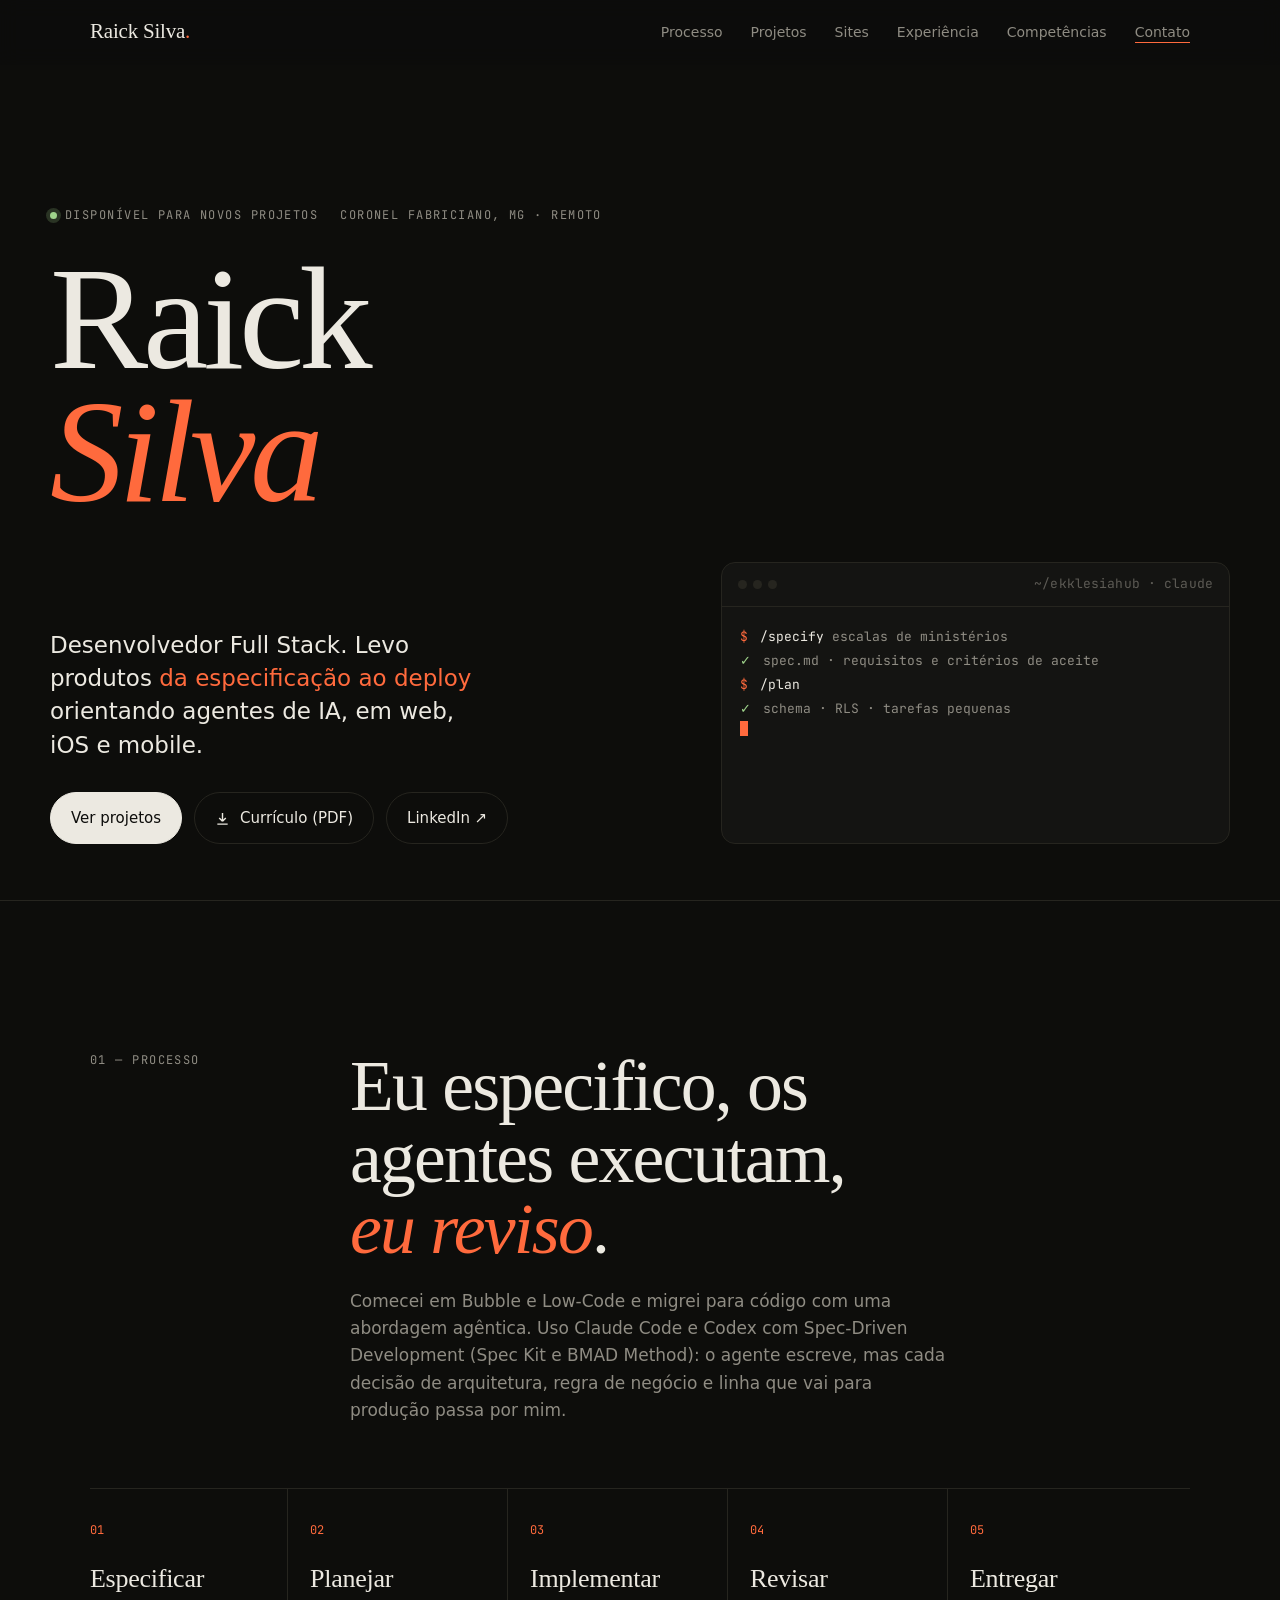
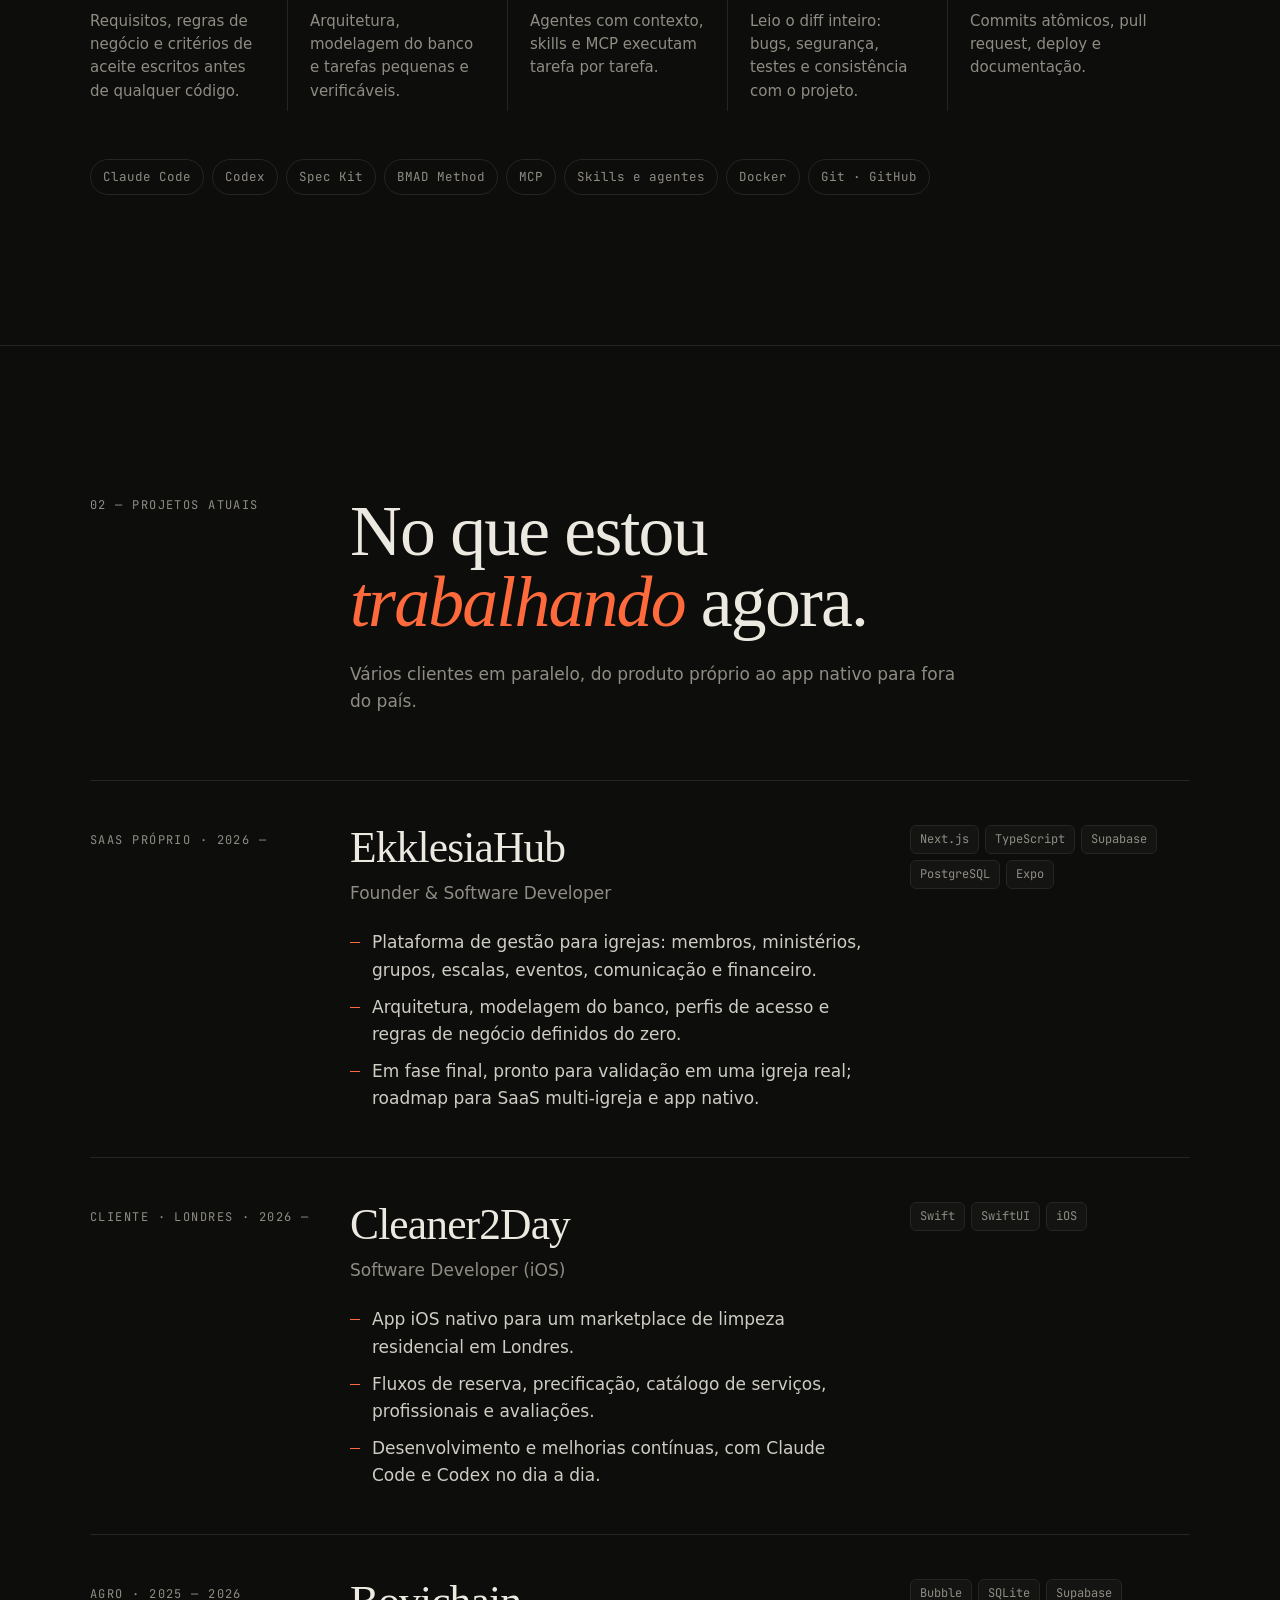
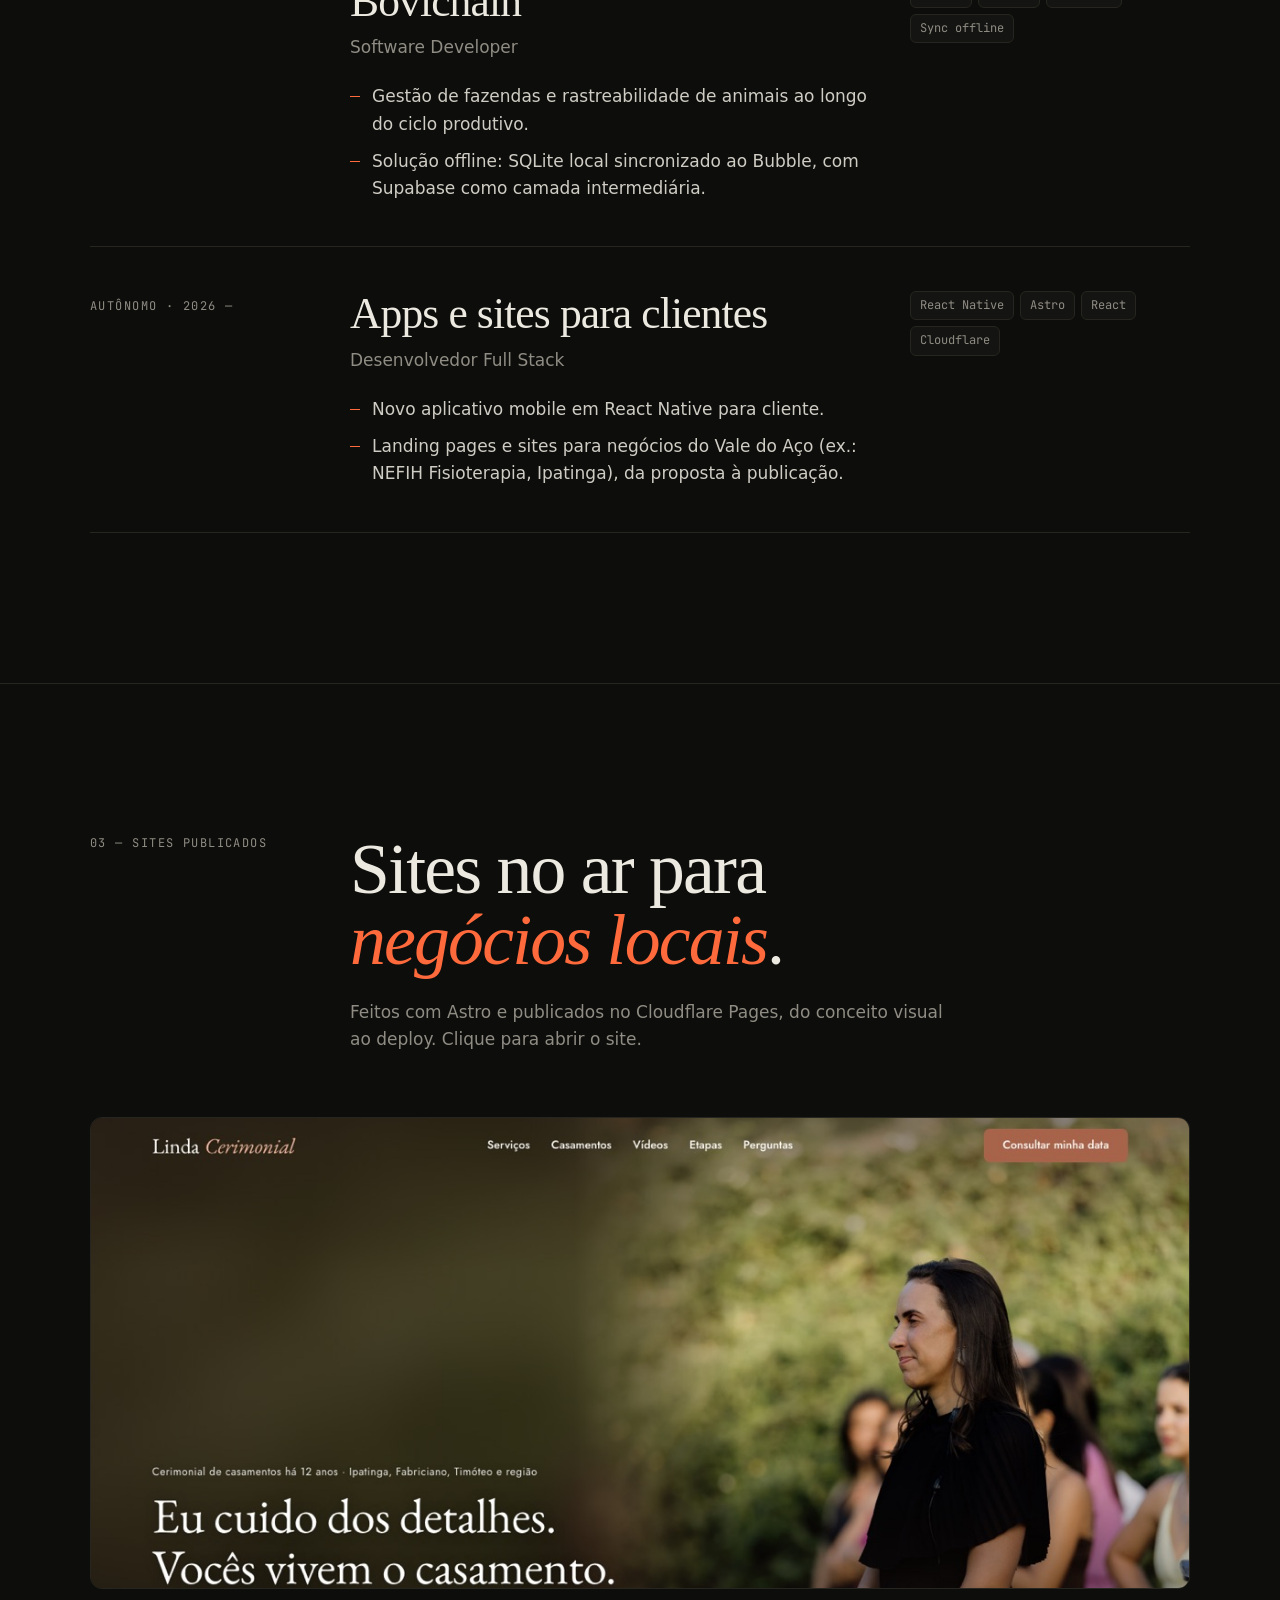
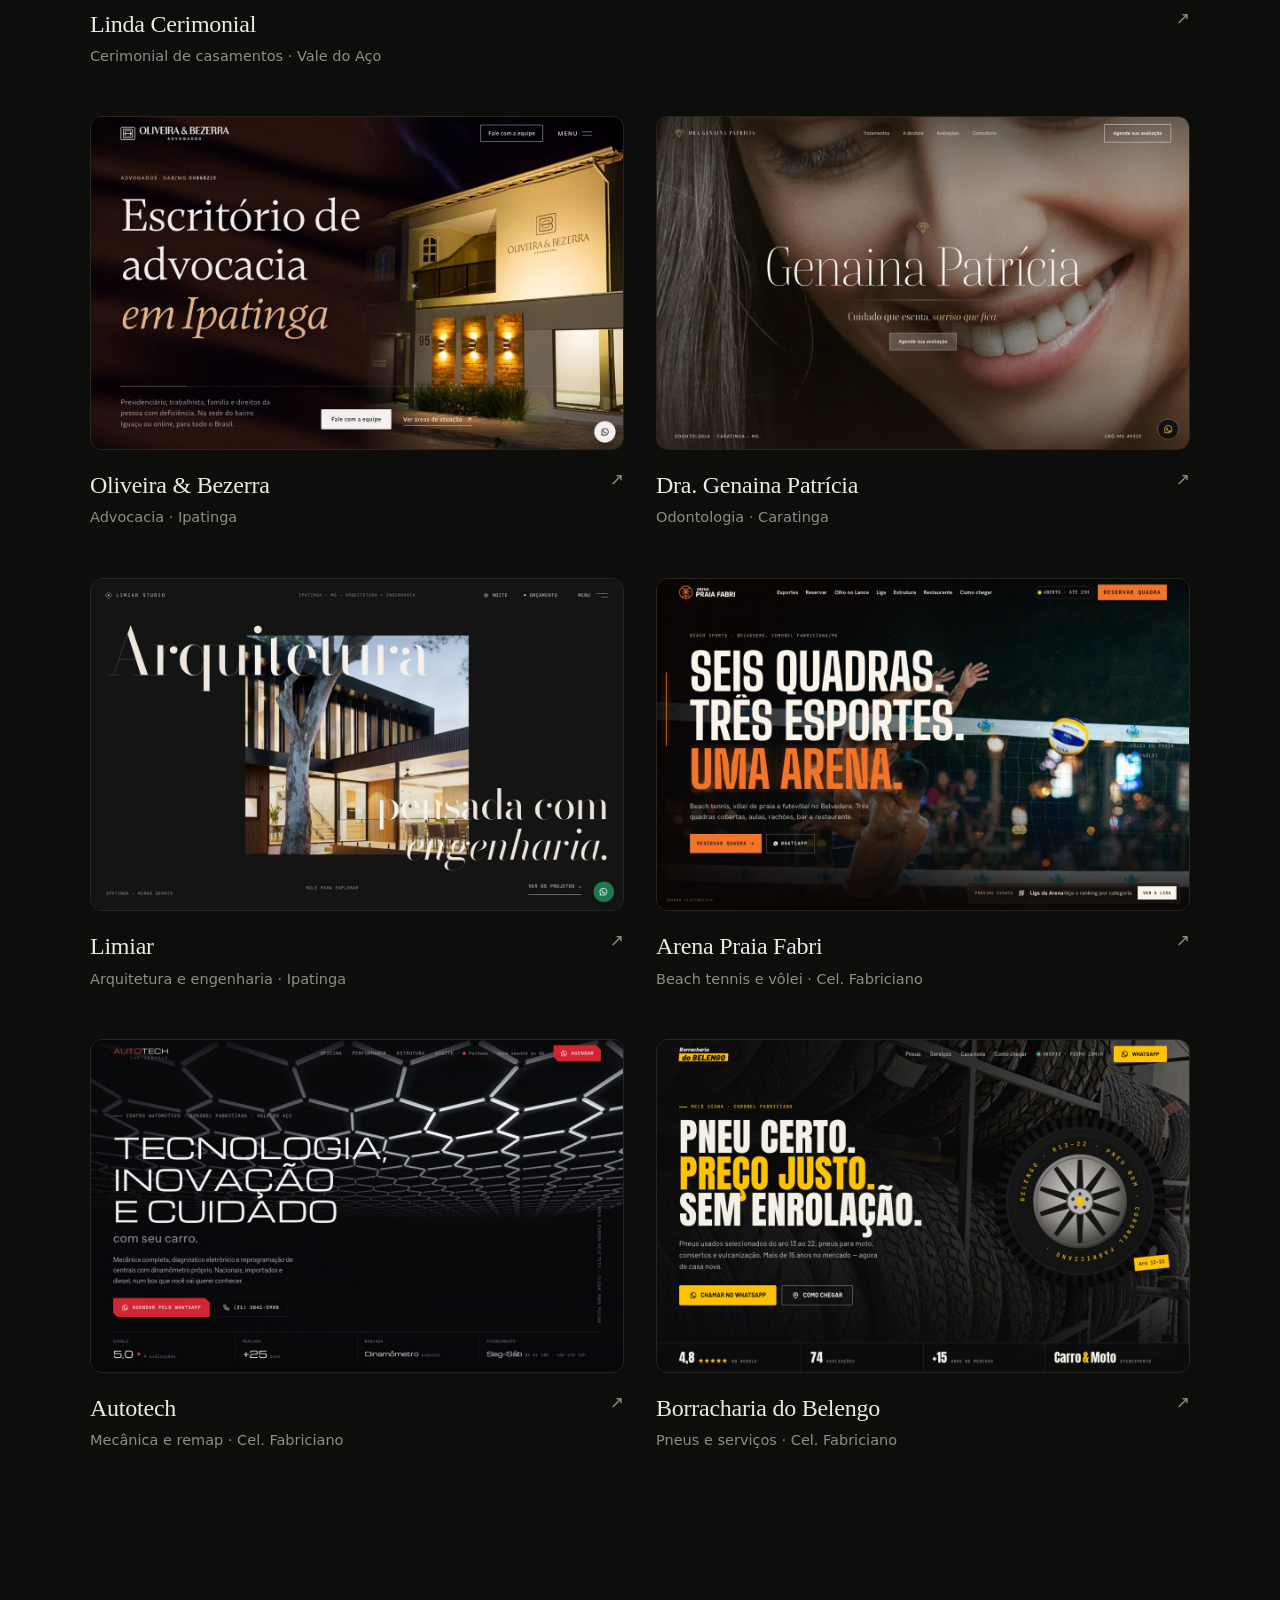
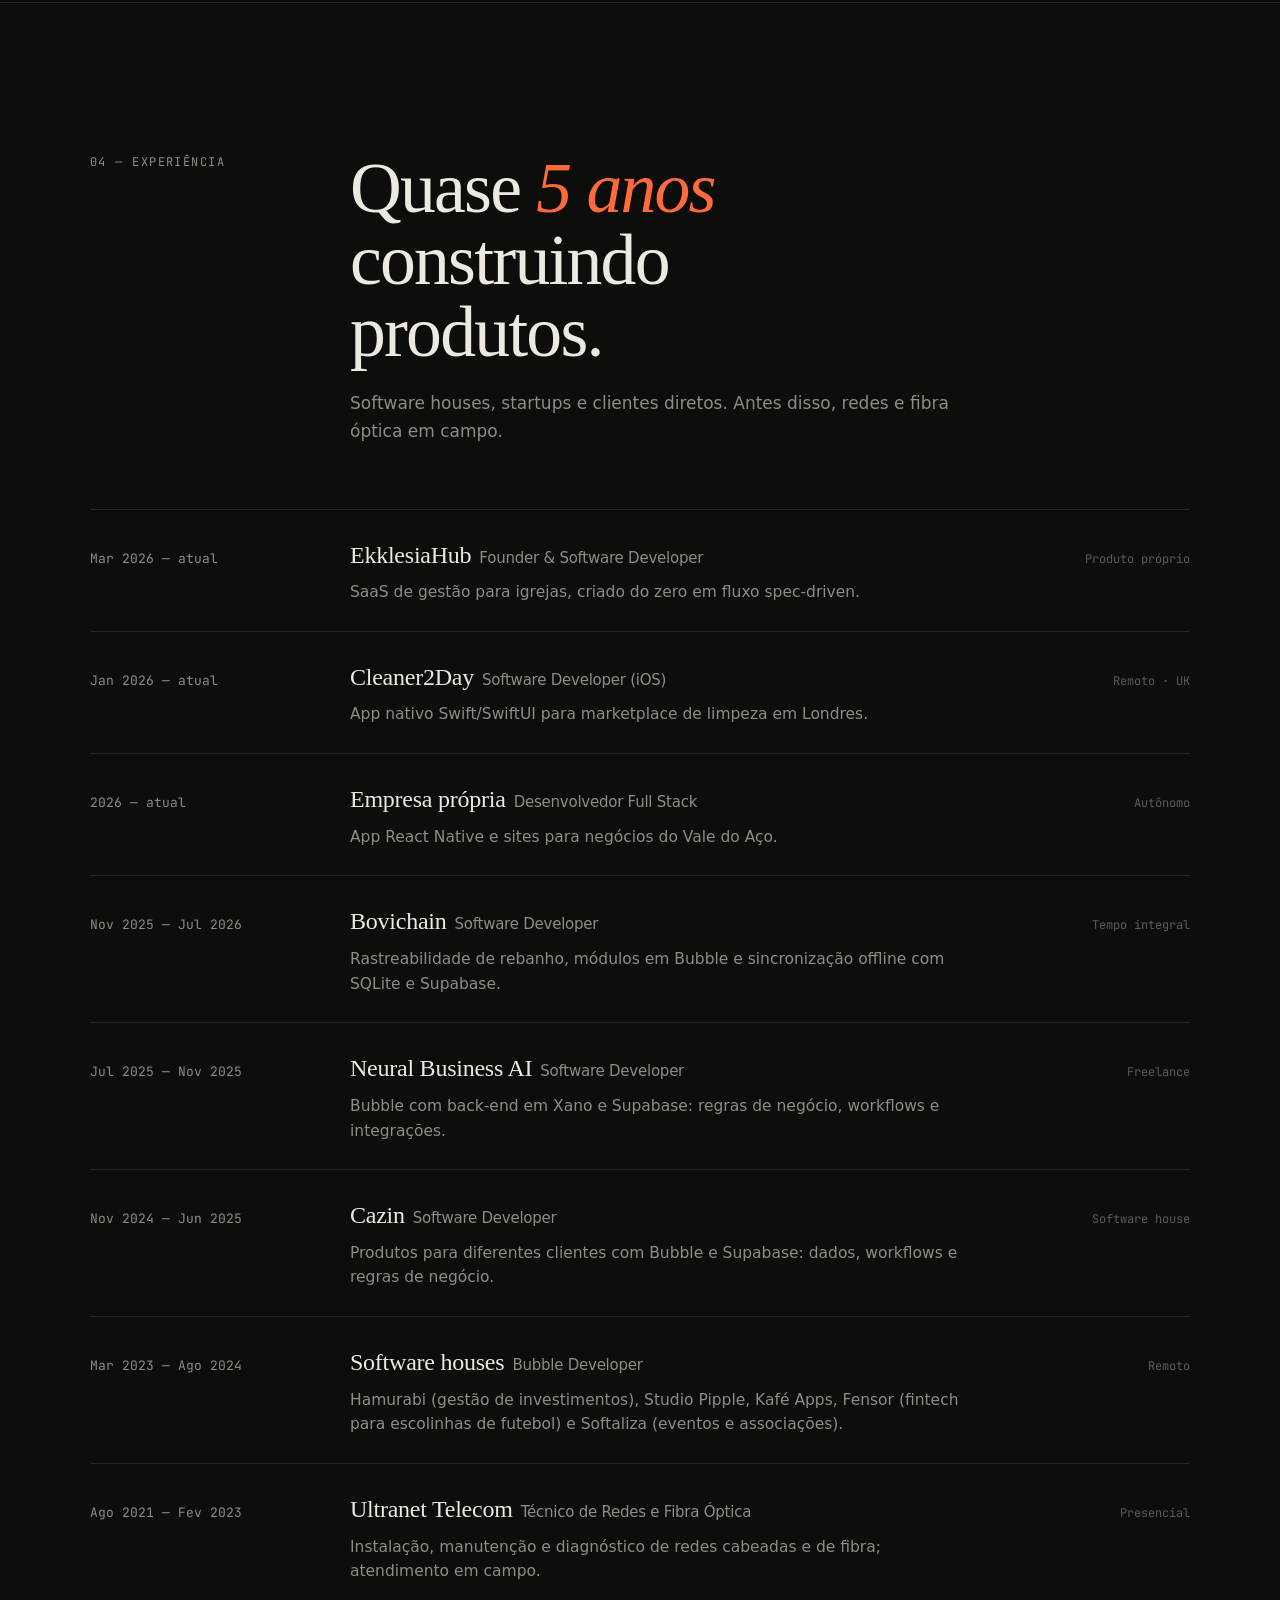
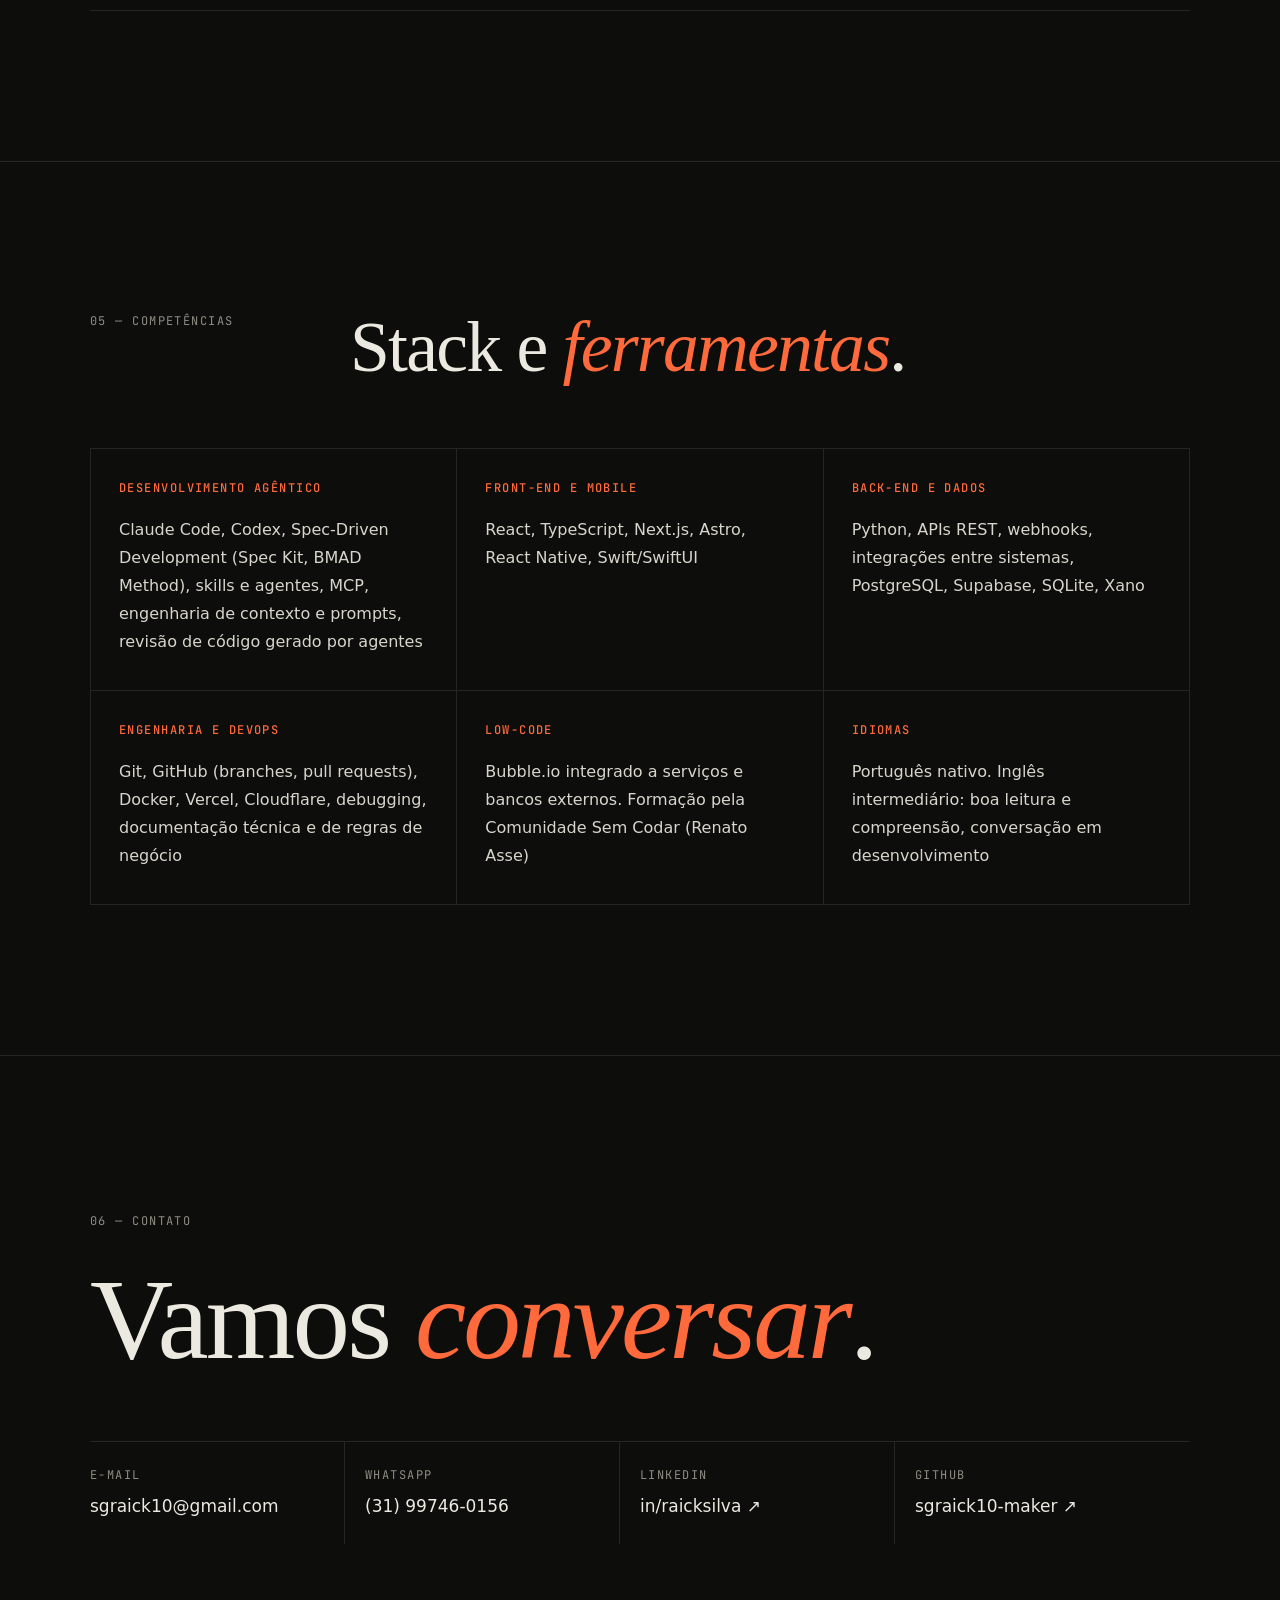
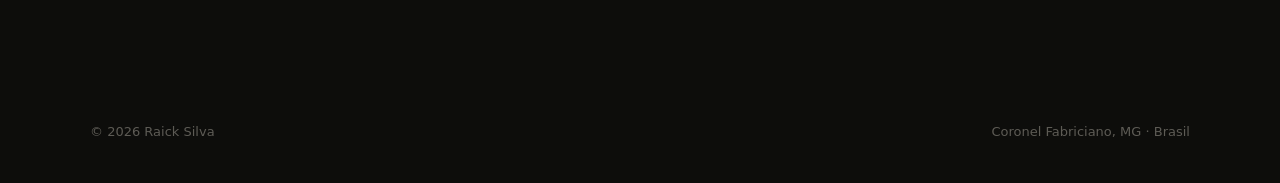
==== public/v1/index.html @ 8f4aaf6f "Portfólio v2: estrutura do inacionakiti.com + galeria curva 3D do pivenilya.com Partículas em Three." ====
<!doctype html>
<html lang="pt-BR">
<head>
<meta charset="utf-8">
<meta name="viewport" content="width=device-width, initial-scale=1">
<title>Raick Silva — Desenvolvedor Full Stack</title>
<meta name="description" content="Desenvolvedor Full Stack com quase 5 anos de experiência. Desenvolvimento agêntico com Claude Code e Codex, TypeScript/React, React Native, Swift/SwiftUI, Python, PostgreSQL e Supabase.">
<meta property="og:title" content="Raick Silva — Desenvolvedor Full Stack">
<meta property="og:description" content="Da especificação ao deploy, com agentes de IA. Web, iOS e mobile.">
<meta property="og:type" content="website">
<link rel="preconnect" href="https://api.fontshare.com" crossorigin>
<link rel="stylesheet" href="https://api.fontshare.com/v2/css?f[]=erode@300,400,500,401&display=swap">
<link rel="stylesheet" href="https://api.fontshare.com/v2/css?f[]=switzer@400,500,600&display=swap">
<link rel="preconnect" href="https://fonts.googleapis.com">
<link rel="preconnect" href="https://fonts.gstatic.com" crossorigin>
<link rel="stylesheet" href="https://fonts.googleapis.com/css2?family=JetBrains+Mono:wght@400;500&display=swap">
<style>
:root{
  --bg:#0d0d0b; --bg2:#141412; --line:#26251f; --text:#ece9e1; --muted:#8f8c83; --dim:#5d5b55;
  --accent:#ff6a3d; --ok:#9fd38b;
  --serif:"Erode",Georgia,serif; --sans:"Switzer",system-ui,sans-serif; --mono:"JetBrains Mono",ui-monospace,monospace;
  --wrap:1180px; --gut:clamp(16px,4vw,40px);
}
*{box-sizing:border-box;margin:0;padding:0}
html{scroll-behavior:smooth;-webkit-text-size-adjust:100%}
body{background:var(--bg);color:var(--text);font:400 17px/1.6 var(--sans);overflow-x:hidden;-webkit-font-smoothing:antialiased}
a{color:inherit;text-decoration:none}
::selection{background:var(--accent);color:#111}
.wrap{max-width:var(--wrap);margin:0 auto;padding:0 var(--gut)}
.mono{font-family:var(--mono);font-size:13px;letter-spacing:.01em}
.label{font-family:var(--mono);font-size:12px;text-transform:uppercase;letter-spacing:.12em;color:var(--muted)}

/* nav */
header.nav{position:fixed;inset:0 0 auto 0;z-index:20;background:color-mix(in srgb,var(--bg) 82%,transparent);backdrop-filter:blur(10px);-webkit-backdrop-filter:blur(10px);border-bottom:1px solid transparent;transition:border-color .3s}
header.nav.scrolled{border-color:var(--line)}
.nav .wrap{display:flex;align-items:center;justify-content:space-between;height:64px}
.brand{font-family:var(--serif);font-size:21px;letter-spacing:-.01em}
.brand span{color:var(--accent)}
.nav ul{display:flex;gap:28px;list-style:none}
.nav ul a{font-size:14px;color:var(--muted);transition:color .2s}
.nav ul a:hover{color:var(--text)}
.nav .cta{font-size:14px;border-bottom:1px solid var(--accent);padding-bottom:2px}
.menu-btn{display:none;background:none;border:0;color:var(--text);font:500 14px var(--sans);cursor:pointer}

/* hero */
.hero{min-height:100svh;display:flex;flex-direction:column;justify-content:flex-end;padding:120px 0 56px}
.hero .meta{display:flex;flex-wrap:wrap;gap:8px 22px;margin-bottom:28px}
.status{display:inline-flex;align-items:center;gap:8px}
.status i{width:7px;height:7px;border-radius:50%;background:var(--ok);box-shadow:0 0 0 4px color-mix(in srgb,var(--ok) 20%,transparent)}
h1{font-family:var(--serif);font-weight:300;font-size:clamp(56px,11.5vw,168px);line-height:.9;letter-spacing:-.035em}
h1 em{font-style:italic;font-weight:400;color:var(--accent)}
.hero-grid{display:grid;grid-template-columns:1.1fr .9fr;gap:48px;margin-top:44px;align-items:end}
.lede{font-size:clamp(19px,2vw,23px);line-height:1.45;max-width:30ch;color:var(--text)}
.lede b{font-weight:500;color:var(--accent)}
.actions{display:flex;flex-wrap:wrap;gap:12px;margin-top:30px}
.btn{display:inline-flex;align-items:center;gap:10px;padding:13px 20px;border:1px solid var(--line);border-radius:999px;font-size:15px;transition:border-color .2s,background .2s,color .2s}
.btn:hover{border-color:var(--text)}
.btn.primary{background:var(--text);color:var(--bg);border-color:var(--text)}
.btn.primary:hover{background:var(--accent);border-color:var(--accent);color:#111}
.btn svg{width:15px;height:15px}

/* terminal — signature */
.term{border:1px solid var(--line);border-radius:14px;background:var(--bg2);overflow:hidden}
.term-top{display:flex;align-items:center;justify-content:space-between;padding:11px 16px;border-bottom:1px solid var(--line)}
.dots{display:flex;gap:6px}.dots i{width:9px;height:9px;border-radius:50%;background:var(--line)}
.term-body{padding:18px 18px 20px;font-family:var(--mono);font-size:13px;line-height:1.85;min-height:236px;color:var(--muted)}
.term-body .ln{display:flex;gap:12px;white-space:nowrap;overflow:hidden;text-overflow:ellipsis}
.term-body .k{color:var(--text)}
.term-body .a{color:var(--accent)}
.term-body .g{color:var(--ok)}
.caret{display:inline-block;width:8px;height:15px;background:var(--accent);vertical-align:-2px;animation:blink 1s steps(1) infinite}
@keyframes blink{50%{opacity:0}}

/* sections */
section{padding:clamp(88px,12vw,150px) 0;border-top:1px solid var(--line)}
.sec-head{display:grid;grid-template-columns:220px 1fr;gap:40px;margin-bottom:64px}
h2{font-family:var(--serif);font-weight:300;font-size:clamp(38px,5.6vw,72px);line-height:1;letter-spacing:-.025em;max-width:16ch}
h2 em{font-style:italic;color:var(--accent)}
.sec-head p{color:var(--muted);max-width:56ch;margin-top:22px}

/* process */
.steps{display:grid;grid-template-columns:repeat(5,1fr);border-top:1px solid var(--line)}
.step{padding:26px 22px 8px 0;border-right:1px solid var(--line);margin-right:22px}
.step:last-child{border-right:0;margin-right:0}
.step .n{font-family:var(--mono);font-size:12px;color:var(--accent)}
.step h3{font-family:var(--serif);font-weight:400;font-size:26px;letter-spacing:-.01em;margin:16px 0 10px}
.step p{font-size:15px;color:var(--muted);line-height:1.55}
.tools{display:flex;flex-wrap:wrap;gap:8px;margin-top:48px}
.chip{font-family:var(--mono);font-size:12.5px;padding:7px 12px;border:1px solid var(--line);border-radius:999px;color:var(--muted)}

/* work */
.work{display:grid;gap:0}
.proj{display:grid;grid-template-columns:220px 1fr 280px;gap:40px;padding:44px 0;border-top:1px solid var(--line)}
.proj:last-child{border-bottom:1px solid var(--line)}
.proj h3{font-family:var(--serif);font-weight:400;font-size:clamp(30px,3.4vw,44px);line-height:1.05;letter-spacing:-.02em}
.proj .role{color:var(--muted);margin-top:10px}
.proj ul{list-style:none;display:grid;gap:10px}
.proj li{padding-left:22px;position:relative;color:#cfccc4}
.proj li::before{content:"";position:absolute;left:0;top:.75em;width:10px;height:1px;background:var(--accent)}
.proj .stack{display:flex;flex-wrap:wrap;gap:6px;align-content:start}
.tag{font-family:var(--mono);font-size:12px;color:var(--muted);padding:4px 9px;background:var(--bg2);border:1px solid var(--line);border-radius:6px}


/* sites */
.sites{display:grid;grid-template-columns:repeat(2,1fr);gap:48px 32px}
.site{display:block}
.site:first-child{grid-column:1/-1}
.site:first-child .shot{aspect-ratio:21/9}
.shot{aspect-ratio:16/10;overflow:hidden;border:1px solid var(--line);border-radius:12px;background:var(--bg2)}
.shot img{width:100%;height:100%;object-fit:cover;object-position:top;display:block;transition:transform .6s cubic-bezier(.2,.7,.2,1)}
.site:hover .shot img{transform:scale(1.025)}
.site-meta{display:flex;justify-content:space-between;align-items:start;gap:16px;margin-top:16px}
.site h3{font-family:var(--serif);font-weight:400;font-size:24px;letter-spacing:-.01em}
.site p{color:var(--muted);font-size:14.5px;margin-top:2px}
.site .arrow{color:var(--muted);transition:color .2s}
.site:hover .arrow{color:var(--accent)}
@media (max-width:720px){.sites{grid-template-columns:1fr;gap:40px}.site:first-child .shot{aspect-ratio:16/10}}

/* timeline */
.tl{display:grid}
.row{display:grid;grid-template-columns:220px 1fr auto;gap:40px;padding:26px 0;border-top:1px solid var(--line);align-items:baseline}
.row:last-child{border-bottom:1px solid var(--line)}
.row .when{font-family:var(--mono);font-size:13px;color:var(--muted)}
.row h4{font-family:var(--serif);font-weight:400;font-size:24px;letter-spacing:-.01em}
.row h4 span{color:var(--muted);font-family:var(--sans);font-size:15px;font-weight:400;margin-left:8px}
.row p{color:var(--muted);font-size:15.5px;margin-top:6px;max-width:62ch}
.row .kind{font-family:var(--mono);font-size:12px;color:var(--dim);white-space:nowrap}

/* skills */
.skills{display:grid;grid-template-columns:repeat(3,1fr);gap:1px;background:var(--line);border:1px solid var(--line)}
.sk{background:var(--bg);padding:30px 28px 34px}
.sk h3{font-family:var(--mono);font-size:12px;letter-spacing:.12em;text-transform:uppercase;color:var(--accent);font-weight:500;margin-bottom:18px}
.sk p{font-size:16px;line-height:1.75;color:#d8d5cd}

/* contact */
.contact h2{font-size:clamp(48px,9vw,128px);max-width:none}
.contact .links{display:grid;grid-template-columns:repeat(4,1fr);margin-top:64px;border-top:1px solid var(--line)}
.contact .links a{padding:24px 20px 24px 0;border-right:1px solid var(--line);margin-right:20px;display:block;transition:color .2s}
.contact .links a:last-child{border-right:0}
.contact .links a:hover{color:var(--accent)}
.contact .links .label{display:block;margin-bottom:8px}
.contact .links b{font-weight:500;font-size:17px;word-break:break-word}
footer{padding:28px 0 40px;color:var(--dim);font-size:13px}
footer .wrap{display:flex;justify-content:space-between;gap:16px;flex-wrap:wrap}

/* entrance (hero only) */
.in{opacity:0;transform:translateY(14px);animation:in .9s cubic-bezier(.2,.7,.2,1) forwards}
.d1{animation-delay:.08s}.d2{animation-delay:.2s}.d3{animation-delay:.34s}.d4{animation-delay:.5s}
@keyframes in{to{opacity:1;transform:none}}
@media (prefers-reduced-motion:reduce){.in{animation:none;opacity:1;transform:none}.caret{animation:none}html{scroll-behavior:auto}}

/* responsive */
@media (max-width:980px){
  .hero-grid{grid-template-columns:1fr}
  .sec-head{grid-template-columns:1fr;gap:16px}
  .steps{grid-template-columns:1fr 1fr}
  .step{border-right:0;margin-right:0;border-bottom:1px solid var(--line);padding:24px 18px 24px 0}
  .proj{grid-template-columns:1fr;gap:20px}
  .row{grid-template-columns:1fr;gap:6px}
  .skills{grid-template-columns:1fr 1fr}
  .contact .links{grid-template-columns:1fr 1fr}
  .contact .links a{border-right:0;border-bottom:1px solid var(--line);margin-right:0}
}
@media (max-width:720px){
  body{font-size:16px}
  .nav ul{display:none;position:absolute;top:64px;left:0;right:0;flex-direction:column;gap:0;background:var(--bg);border-bottom:1px solid var(--line);padding:8px var(--gut) 16px}
  .nav ul.open{display:flex}
  .nav ul a{display:block;padding:12px 0;font-size:16px}
  .menu-btn{display:block}
  .steps,.skills,.contact .links{grid-template-columns:1fr}
  .term-body{font-size:12px;min-height:220px}
  .hero{padding-top:104px}
}
</style>
</head>
<body>

<header class="nav" id="nav">
  <div class="wrap">
    <a href="#top" class="brand">Raick Silva<span>.</span></a>
    <button class="menu-btn" id="menuBtn" aria-expanded="false" aria-controls="menu">Menu</button>
    <ul id="menu">
      <li><a href="#processo">Processo</a></li>
      <li><a href="#projetos">Projetos</a></li>
      <li><a href="#sites">Sites</a></li>
      <li><a href="#experiencia">Experiência</a></li>
      <li><a href="#competencias">Competências</a></li>
      <li><a href="#contato" class="cta">Contato</a></li>
    </ul>
  </div>
</header>

<main id="top">
  <div class="hero wrap">
    <div class="meta in d1">
      <span class="label status"><i></i>Disponível para novos projetos</span>
      <span class="label">Coronel Fabriciano, MG · Remoto</span>
    </div>
    <h1 class="in d2">Raick<br><em>Silva</em></h1>
    <div class="hero-grid">
      <div class="in d3">
        <p class="lede">Desenvolvedor Full Stack. Levo produtos <b>da especificação ao deploy</b> orientando agentes de IA, em web, iOS e mobile.</p>
        <div class="actions">
          <a class="btn primary" href="#projetos">Ver projetos</a>
          <a class="btn" href="../raick-silva-curriculo.pdf" download>
            <svg viewBox="0 0 16 16" fill="none" stroke="currentColor" stroke-width="1.5" aria-hidden="true"><path d="M8 2v9m0 0L4.5 7.5M8 11l3.5-3.5M2.5 14h11"/></svg>
            Currículo (PDF)
          </a>
          <a class="btn" href="https://www.linkedin.com/in/raicksilva" target="_blank" rel="noopener">LinkedIn ↗</a>
        </div>
      </div>
      <div class="term in d4" aria-label="Fluxo de trabalho spec-driven">
        <div class="term-top"><div class="dots"><i></i><i></i><i></i></div><span class="mono" style="color:var(--dim)">~/ekklesiahub · claude</span></div>
        <div class="term-body" id="term" aria-hidden="true"></div>
      </div>
    </div>
  </div>

  <section id="processo">
    <div class="wrap">
      <div class="sec-head">
        <span class="label">01 — Processo</span>
        <div>
          <h2>Eu especifico, os agentes executam, <em>eu reviso</em>.</h2>
          <p>Comecei em Bubble e Low-Code e migrei para código com uma abordagem agêntica. Uso Claude Code e Codex com Spec-Driven Development (Spec Kit e BMAD Method): o agente escreve, mas cada decisão de arquitetura, regra de negócio e linha que vai para produção passa por mim.</p>
        </div>
      </div>
      <div class="steps">
        <div class="step"><span class="n">01</span><h3>Especificar</h3><p>Requisitos, regras de negócio e critérios de aceite escritos antes de qualquer código.</p></div>
        <div class="step"><span class="n">02</span><h3>Planejar</h3><p>Arquitetura, modelagem do banco e tarefas pequenas e verificáveis.</p></div>
        <div class="step"><span class="n">03</span><h3>Implementar</h3><p>Agentes com contexto, skills e MCP executam tarefa por tarefa.</p></div>
        <div class="step"><span class="n">04</span><h3>Revisar</h3><p>Leio o diff inteiro: bugs, segurança, testes e consistência com o projeto.</p></div>
        <div class="step"><span class="n">05</span><h3>Entregar</h3><p>Commits atômicos, pull request, deploy e documentação.</p></div>
      </div>
      <div class="tools">
        <span class="chip">Claude Code</span><span class="chip">Codex</span><span class="chip">Spec Kit</span><span class="chip">BMAD Method</span><span class="chip">MCP</span><span class="chip">Skills e agentes</span><span class="chip">Docker</span><span class="chip">Git · GitHub</span>
      </div>
    </div>
  </section>

  <section id="projetos">
    <div class="wrap">
      <div class="sec-head">
        <span class="label">02 — Projetos atuais</span>
        <div>
          <h2>No que estou <em>trabalhando</em> agora.</h2>
          <p>Vários clientes em paralelo, do produto próprio ao app nativo para fora do país.</p>
        </div>
      </div>
      <div class="work">
        <article class="proj">
          <div><span class="label">SaaS próprio · 2026 —</span></div>
          <div>
            <h3>EkklesiaHub</h3>
            <p class="role">Founder &amp; Software Developer</p>
            <ul style="margin-top:22px">
              <li>Plataforma de gestão para igrejas: membros, ministérios, grupos, escalas, eventos, comunicação e financeiro.</li>
              <li>Arquitetura, modelagem do banco, perfis de acesso e regras de negócio definidos do zero.</li>
              <li>Em fase final, pronto para validação em uma igreja real; roadmap para SaaS multi-igreja e app nativo.</li>
            </ul>
          </div>
          <div class="stack"><span class="tag">Next.js</span><span class="tag">TypeScript</span><span class="tag">Supabase</span><span class="tag">PostgreSQL</span><span class="tag">Expo</span></div>
        </article>
        <article class="proj">
          <div><span class="label">Cliente · Londres · 2026 —</span></div>
          <div>
            <h3>Cleaner2Day</h3>
            <p class="role">Software Developer (iOS)</p>
            <ul style="margin-top:22px">
              <li>App iOS nativo para um marketplace de limpeza residencial em Londres.</li>
              <li>Fluxos de reserva, precificação, catálogo de serviços, profissionais e avaliações.</li>
              <li>Desenvolvimento e melhorias contínuas, com Claude Code e Codex no dia a dia.</li>
            </ul>
          </div>
          <div class="stack"><span class="tag">Swift</span><span class="tag">SwiftUI</span><span class="tag">iOS</span></div>
        </article>
        <article class="proj">
          <div><span class="label">Agro · 2025 — 2026</span></div>
          <div>
            <h3>Bovichain</h3>
            <p class="role">Software Developer</p>
            <ul style="margin-top:22px">
              <li>Gestão de fazendas e rastreabilidade de animais ao longo do ciclo produtivo.</li>
              <li>Solução offline: SQLite local sincronizado ao Bubble, com Supabase como camada intermediária.</li>
            </ul>
          </div>
          <div class="stack"><span class="tag">Bubble</span><span class="tag">SQLite</span><span class="tag">Supabase</span><span class="tag">Sync offline</span></div>
        </article>
        <article class="proj">
          <div><span class="label">Autônomo · 2026 —</span></div>
          <div>
            <h3>Apps e sites para clientes</h3>
            <p class="role">Desenvolvedor Full Stack</p>
            <ul style="margin-top:22px">
              <li>Novo aplicativo mobile em React Native para cliente.</li>
              <li>Landing pages e sites para negócios do Vale do Aço (ex.: NEFIH Fisioterapia, Ipatinga), da proposta à publicação.</li>
            </ul>
          </div>
          <div class="stack"><span class="tag">React Native</span><span class="tag">Astro</span><span class="tag">React</span><span class="tag">Cloudflare</span></div>
        </article>
      </div>
    </div>
  </section>


  <section id="sites">
    <div class="wrap">
      <div class="sec-head">
        <span class="label">03 — Sites publicados</span>
        <div>
          <h2>Sites no ar para <em>negócios locais</em>.</h2>
          <p>Feitos com Astro e publicados no Cloudflare Pages, do conceito visual ao deploy. Clique para abrir o site.</p>
        </div>
      </div>
      <div class="sites">
        <a class="site" href="https://lindacerimonial.pages.dev" target="_blank" rel="noopener">
          <div class="shot"><img src="../img/lindacerimonial.jpg" alt="Página inicial do site Linda Cerimonial" loading="lazy" width="1200" height="750"></div>
          <div class="site-meta"><div><h3>Linda Cerimonial</h3><p>Cerimonial de casamentos · Vale do Aço</p></div><span class="arrow">↗</span></div>
        </a>
        <a class="site" href="https://oliveirabezerra.pages.dev" target="_blank" rel="noopener">
          <div class="shot"><img src="../img/oliveirabezerra.jpg" alt="Página inicial do site Oliveira &amp; Bezerra" loading="lazy" width="1200" height="750"></div>
          <div class="site-meta"><div><h3>Oliveira &amp; Bezerra</h3><p>Advocacia · Ipatinga</p></div><span class="arrow">↗</span></div>
        </a>
        <a class="site" href="https://genainapatricia.pages.dev" target="_blank" rel="noopener">
          <div class="shot"><img src="../img/genainapatricia.jpg" alt="Página inicial do site Dra. Genaina Patrícia" loading="lazy" width="1200" height="750"></div>
          <div class="site-meta"><div><h3>Dra. Genaina Patrícia</h3><p>Odontologia · Caratinga</p></div><span class="arrow">↗</span></div>
        </a>
        <a class="site" href="https://limiarstudio.pages.dev" target="_blank" rel="noopener">
          <div class="shot"><img src="../img/limiarstudio.jpg" alt="Página inicial do site Limiar" loading="lazy" width="1200" height="750"></div>
          <div class="site-meta"><div><h3>Limiar</h3><p>Arquitetura e engenharia · Ipatinga</p></div><span class="arrow">↗</span></div>
        </a>
        <a class="site" href="https://arena-praia-fabri.pages.dev" target="_blank" rel="noopener">
          <div class="shot"><img src="../img/arena-praia-fabri.jpg" alt="Página inicial do site Arena Praia Fabri" loading="lazy" width="1200" height="750"></div>
          <div class="site-meta"><div><h3>Arena Praia Fabri</h3><p>Beach tennis e vôlei · Cel. Fabriciano</p></div><span class="arrow">↗</span></div>
        </a>
        <a class="site" href="https://autotech-car-service.pages.dev" target="_blank" rel="noopener">
          <div class="shot"><img src="../img/autotech-car-service.jpg" alt="Página inicial do site Autotech" loading="lazy" width="1200" height="750"></div>
          <div class="site-meta"><div><h3>Autotech</h3><p>Mecânica e remap · Cel. Fabriciano</p></div><span class="arrow">↗</span></div>
        </a>
        <a class="site" href="https://borracharia-do-belengo.pages.dev" target="_blank" rel="noopener">
          <div class="shot"><img src="../img/borracharia-do-belengo.jpg" alt="Página inicial do site Borracharia do Belengo" loading="lazy" width="1200" height="750"></div>
          <div class="site-meta"><div><h3>Borracharia do Belengo</h3><p>Pneus e serviços · Cel. Fabriciano</p></div><span class="arrow">↗</span></div>
        </a>
      </div>
    </div>
  </section>

  <section id="experiencia">
    <div class="wrap">
      <div class="sec-head">
        <span class="label">04 — Experiência</span>
        <div>
          <h2>Quase <em>5 anos</em> construindo produtos.</h2>
          <p>Software houses, startups e clientes diretos. Antes disso, redes e fibra óptica em campo.</p>
        </div>
      </div>
      <div class="tl">
        <div class="row"><span class="when">Mar 2026 — atual</span><div><h4>EkklesiaHub<span>Founder &amp; Software Developer</span></h4><p>SaaS de gestão para igrejas, criado do zero em fluxo spec-driven.</p></div><span class="kind">Produto próprio</span></div>
        <div class="row"><span class="when">Jan 2026 — atual</span><div><h4>Cleaner2Day<span>Software Developer (iOS)</span></h4><p>App nativo Swift/SwiftUI para marketplace de limpeza em Londres.</p></div><span class="kind">Remoto · UK</span></div>
        <div class="row"><span class="when">2026 — atual</span><div><h4>Empresa própria<span>Desenvolvedor Full Stack</span></h4><p>App React Native e sites para negócios do Vale do Aço.</p></div><span class="kind">Autônomo</span></div>
        <div class="row"><span class="when">Nov 2025 — Jul 2026</span><div><h4>Bovichain<span>Software Developer</span></h4><p>Rastreabilidade de rebanho, módulos em Bubble e sincronização offline com SQLite e Supabase.</p></div><span class="kind">Tempo integral</span></div>
        <div class="row"><span class="when">Jul 2025 — Nov 2025</span><div><h4>Neural Business AI<span>Software Developer</span></h4><p>Bubble com back-end em Xano e Supabase: regras de negócio, workflows e integrações.</p></div><span class="kind">Freelance</span></div>
        <div class="row"><span class="when">Nov 2024 — Jun 2025</span><div><h4>Cazin<span>Software Developer</span></h4><p>Produtos para diferentes clientes com Bubble e Supabase: dados, workflows e regras de negócio.</p></div><span class="kind">Software house</span></div>
        <div class="row"><span class="when">Mar 2023 — Ago 2024</span><div><h4>Software houses<span>Bubble Developer</span></h4><p>Hamurabi (gestão de investimentos), Studio Pipple, Kafé Apps, Fensor (fintech para escolinhas de futebol) e Softaliza (eventos e associações).</p></div><span class="kind">Remoto</span></div>
        <div class="row"><span class="when">Ago 2021 — Fev 2023</span><div><h4>Ultranet Telecom<span>Técnico de Redes e Fibra Óptica</span></h4><p>Instalação, manutenção e diagnóstico de redes cabeadas e de fibra; atendimento em campo.</p></div><span class="kind">Presencial</span></div>
      </div>
    </div>
  </section>

  <section id="competencias">
    <div class="wrap">
      <div class="sec-head">
        <span class="label">05 — Competências</span>
        <div><h2>Stack e <em>ferramentas</em>.</h2></div>
      </div>
      <div class="skills">
        <div class="sk"><h3>Desenvolvimento agêntico</h3><p>Claude Code, Codex, Spec-Driven Development (Spec Kit, BMAD Method), skills e agentes, MCP, engenharia de contexto e prompts, revisão de código gerado por agentes</p></div>
        <div class="sk"><h3>Front-end e mobile</h3><p>React, TypeScript, Next.js, Astro, React Native, Swift/SwiftUI</p></div>
        <div class="sk"><h3>Back-end e dados</h3><p>Python, APIs REST, webhooks, integrações entre sistemas, PostgreSQL, Supabase, SQLite, Xano</p></div>
        <div class="sk"><h3>Engenharia e DevOps</h3><p>Git, GitHub (branches, pull requests), Docker, Vercel, Cloudflare, debugging, documentação técnica e de regras de negócio</p></div>
        <div class="sk"><h3>Low-Code</h3><p>Bubble.io integrado a serviços e bancos externos. Formação pela Comunidade Sem Codar (Renato Asse)</p></div>
        <div class="sk"><h3>Idiomas</h3><p>Português nativo. Inglês intermediário: boa leitura e compreensão, conversação em desenvolvimento</p></div>
      </div>
    </div>
  </section>

  <section id="contato" class="contact">
    <div class="wrap">
      <span class="label">06 — Contato</span>
      <h2 style="margin-top:28px">Vamos <em>conversar</em>.</h2>
      <div class="links">
        <a href="mailto:sgraick10@gmail.com"><span class="label">E-mail</span><b>sgraick10@gmail.com</b></a>
        <a href="https://wa.me/5531997460156" target="_blank" rel="noopener"><span class="label">WhatsApp</span><b>(31) 99746-0156</b></a>
        <a href="https://www.linkedin.com/in/raicksilva" target="_blank" rel="noopener"><span class="label">LinkedIn</span><b>in/raicksilva ↗</b></a>
        <a href="https://github.com/sgraick10-maker" target="_blank" rel="noopener"><span class="label">GitHub</span><b>sgraick10-maker ↗</b></a>
      </div>
    </div>
  </section>
</main>

<footer><div class="wrap"><span>© 2026 Raick Silva</span><span>Coronel Fabriciano, MG · Brasil</span></div></footer>

<script>
(() => {
  const nav = document.getElementById('nav');
  const onScroll = () => nav.classList.toggle('scrolled', window.scrollY > 10);
  onScroll(); window.addEventListener('scroll', onScroll, {passive:true});

  const btn = document.getElementById('menuBtn'), menu = document.getElementById('menu');
  btn.addEventListener('click', () => { const o = menu.classList.toggle('open'); btn.setAttribute('aria-expanded', o); btn.textContent = o ? 'Fechar' : 'Menu'; });
  menu.querySelectorAll('a').forEach(a => a.addEventListener('click', () => { menu.classList.remove('open'); btn.setAttribute('aria-expanded', false); btn.textContent = 'Menu'; }));

  const lines = [
    ['<span class="a">$</span>', '<span class="k">/specify</span> escalas de ministérios'],
    ['<span class="g">✓</span>', 'spec.md · requisitos e critérios de aceite'],
    ['<span class="a">$</span>', '<span class="k">/plan</span>'],
    ['<span class="g">✓</span>', 'schema · RLS · tarefas pequenas'],
    ['<span class="a">$</span>', '<span class="k">/implement</span>'],
    ['<span class="g">✓</span>', 'testes passando'],
    ['<span class="a">$</span>', '<span class="k">review</span> diff · segurança · testes'],
    ['<span class="g">✓</span>', 'pull request aberto · deploy em preview'],
  ];
  const term = document.getElementById('term');
  const reduce = matchMedia('(prefers-reduced-motion: reduce)').matches;
  const row = (l) => `<div class="ln"><span>${l[0]}</span><span>${l[1]}</span></div>`;
  if (reduce) { term.innerHTML = lines.map(row).join(''); return; }
  let i = 0;
  const tick = () => {
    if (i < lines.length) { term.innerHTML = lines.slice(0, ++i).map(row).join('') + '<div class="ln"><span class="caret"></span></div>'; setTimeout(tick, i % 2 ? 520 : 900); }
    else setTimeout(() => { i = 0; tick(); }, 4200);
  };
  setTimeout(tick, 900);
})();
</script>
</body>
</html>
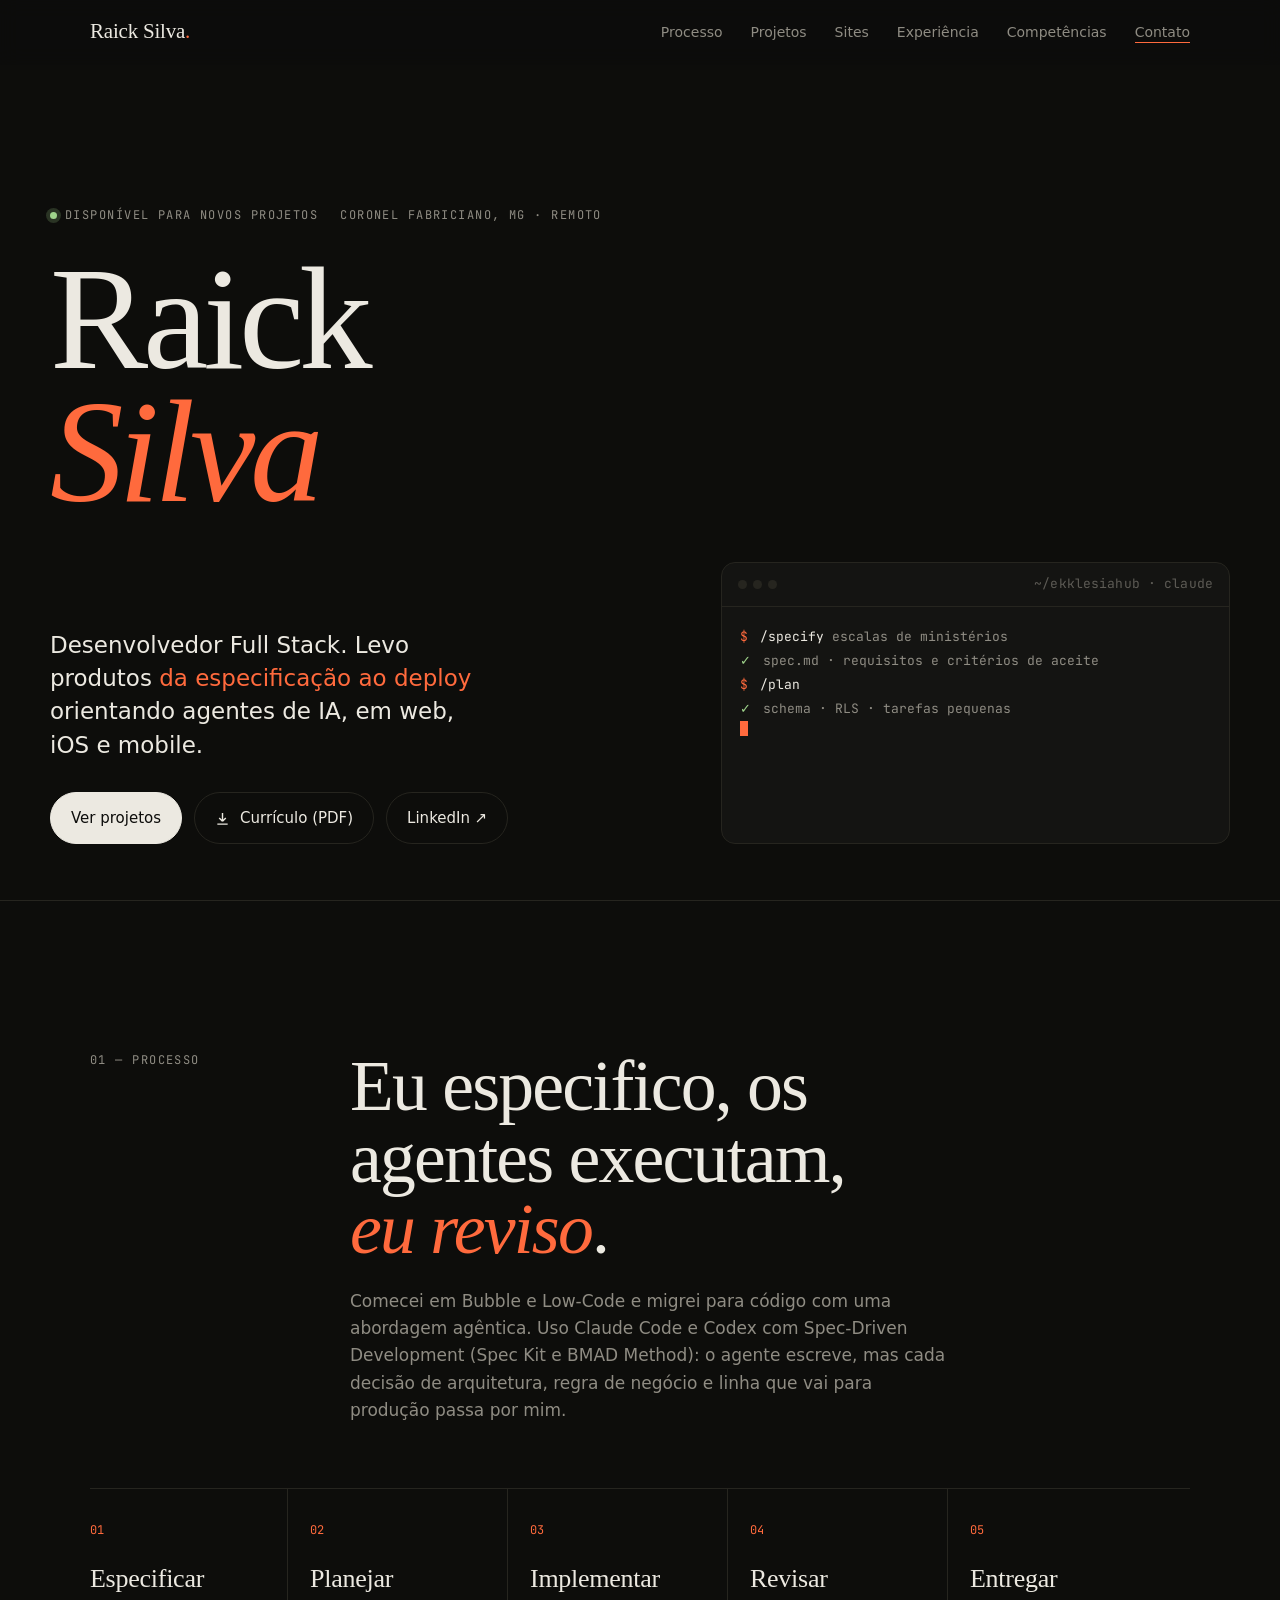
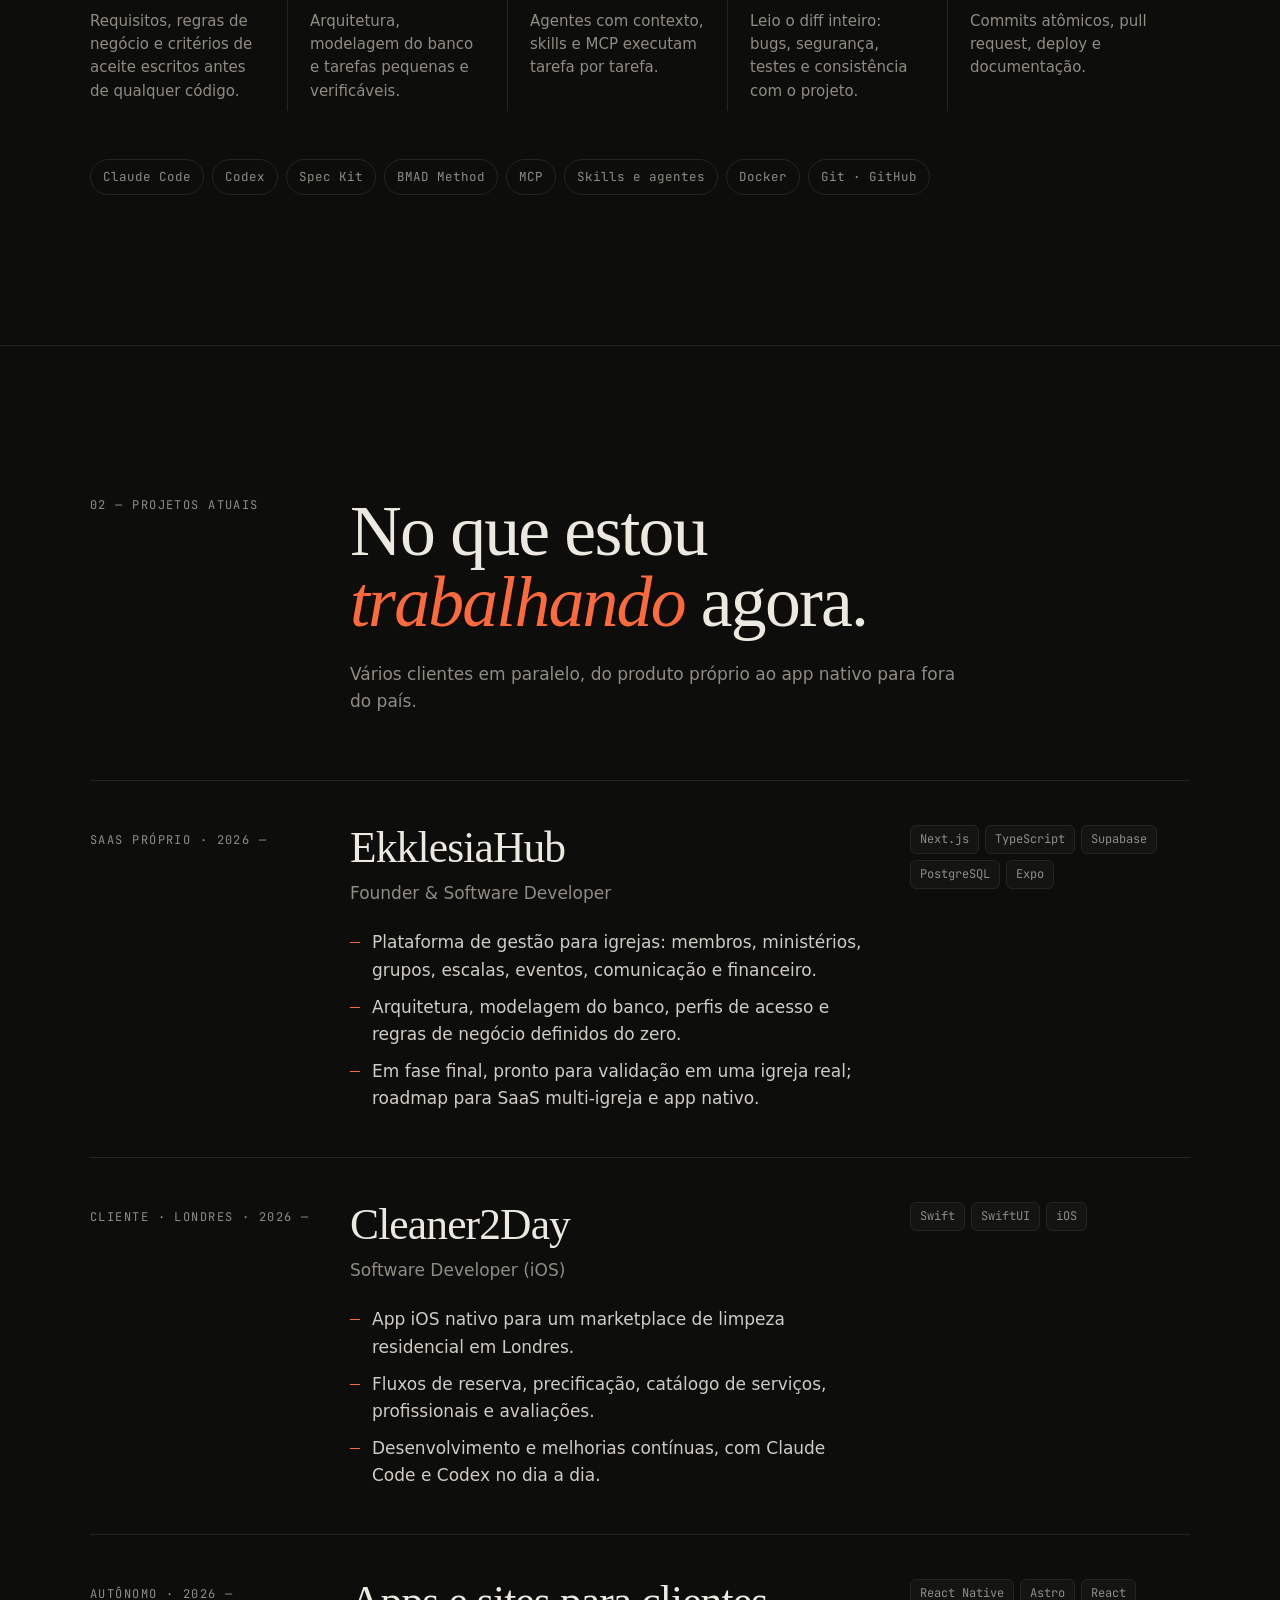
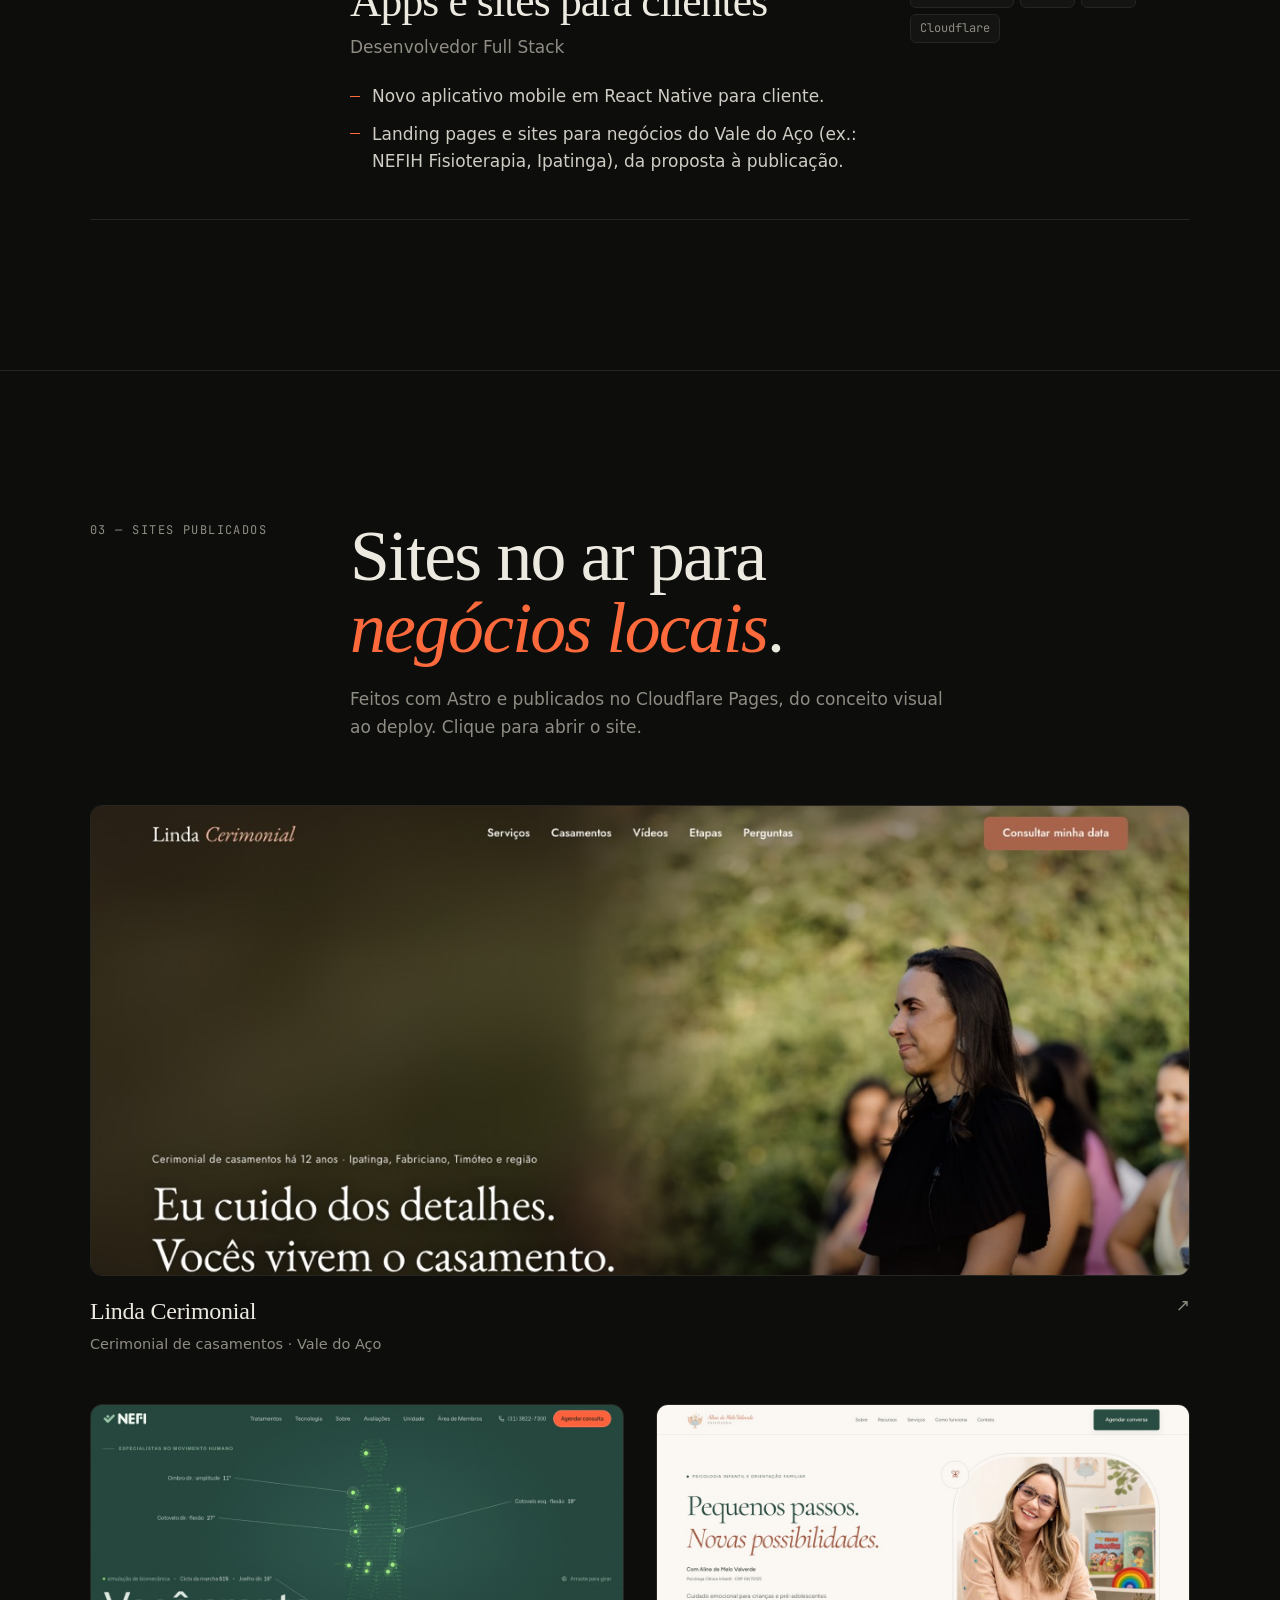
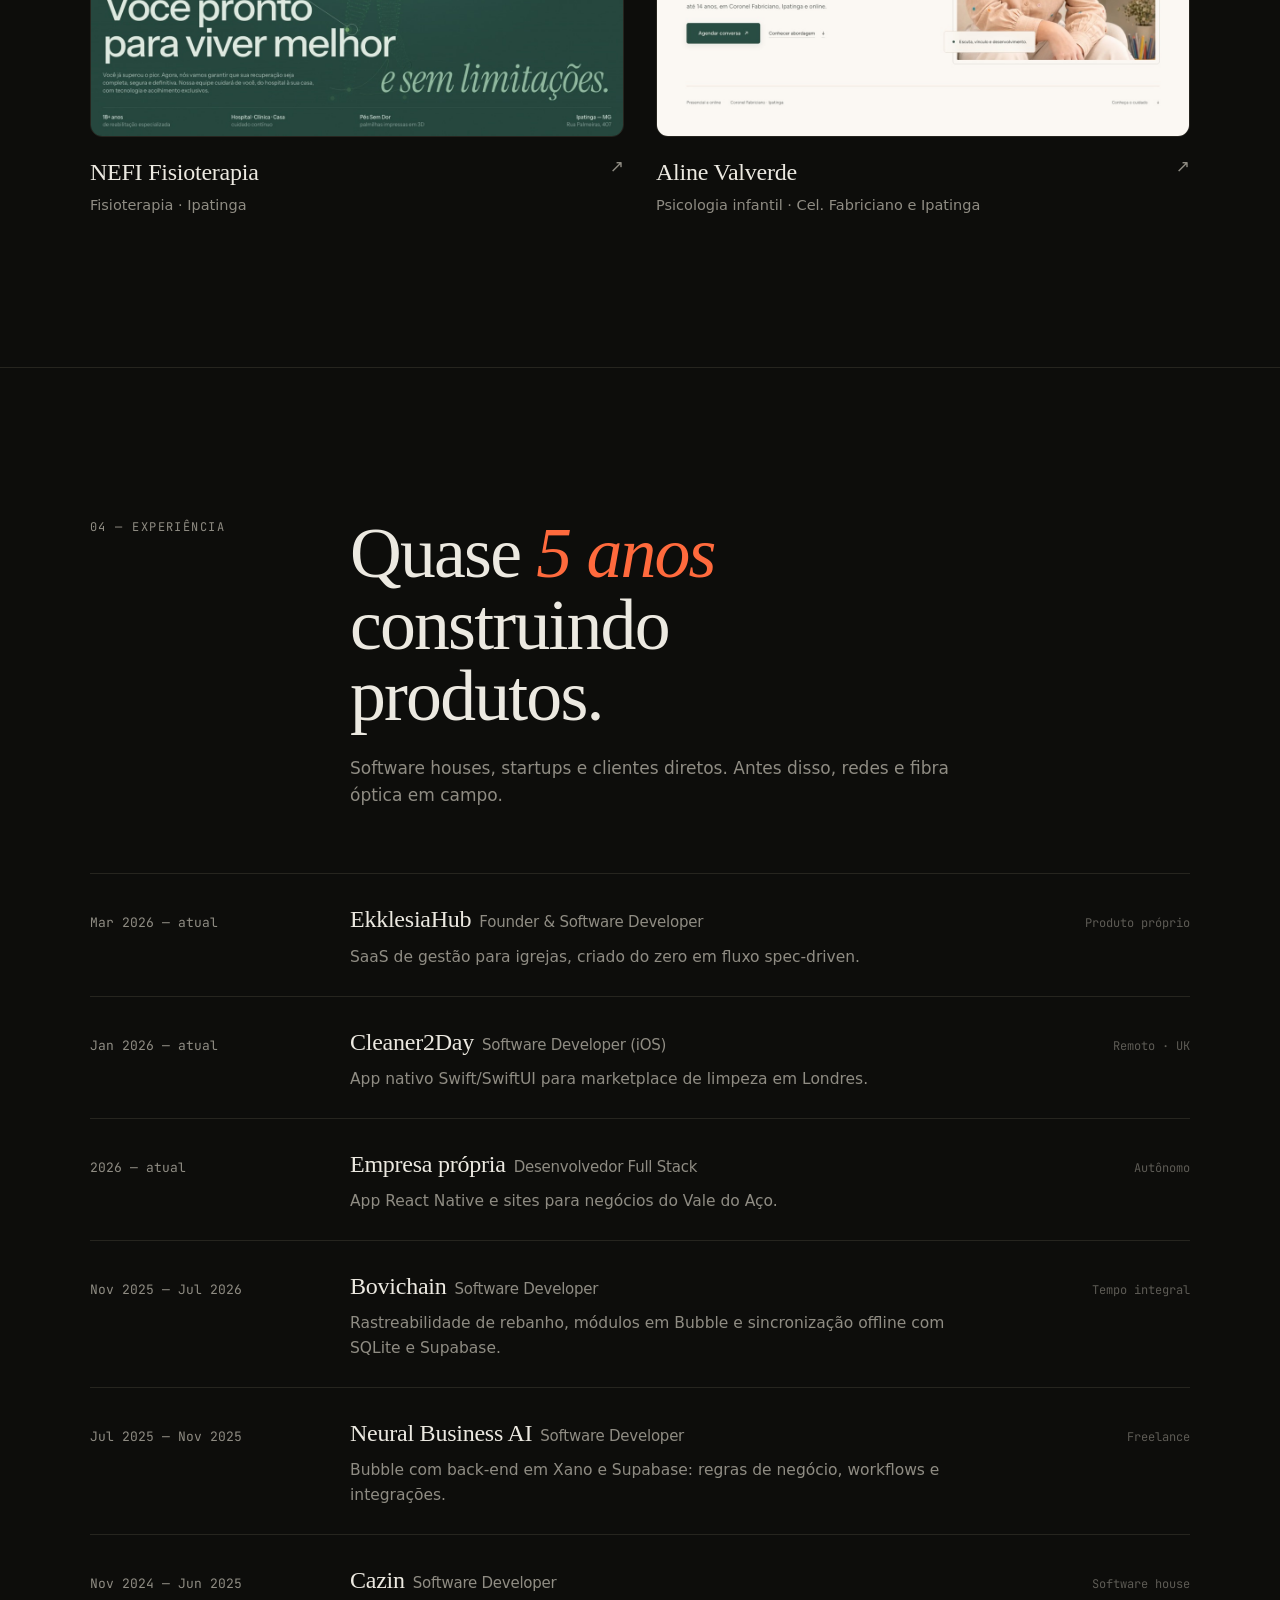
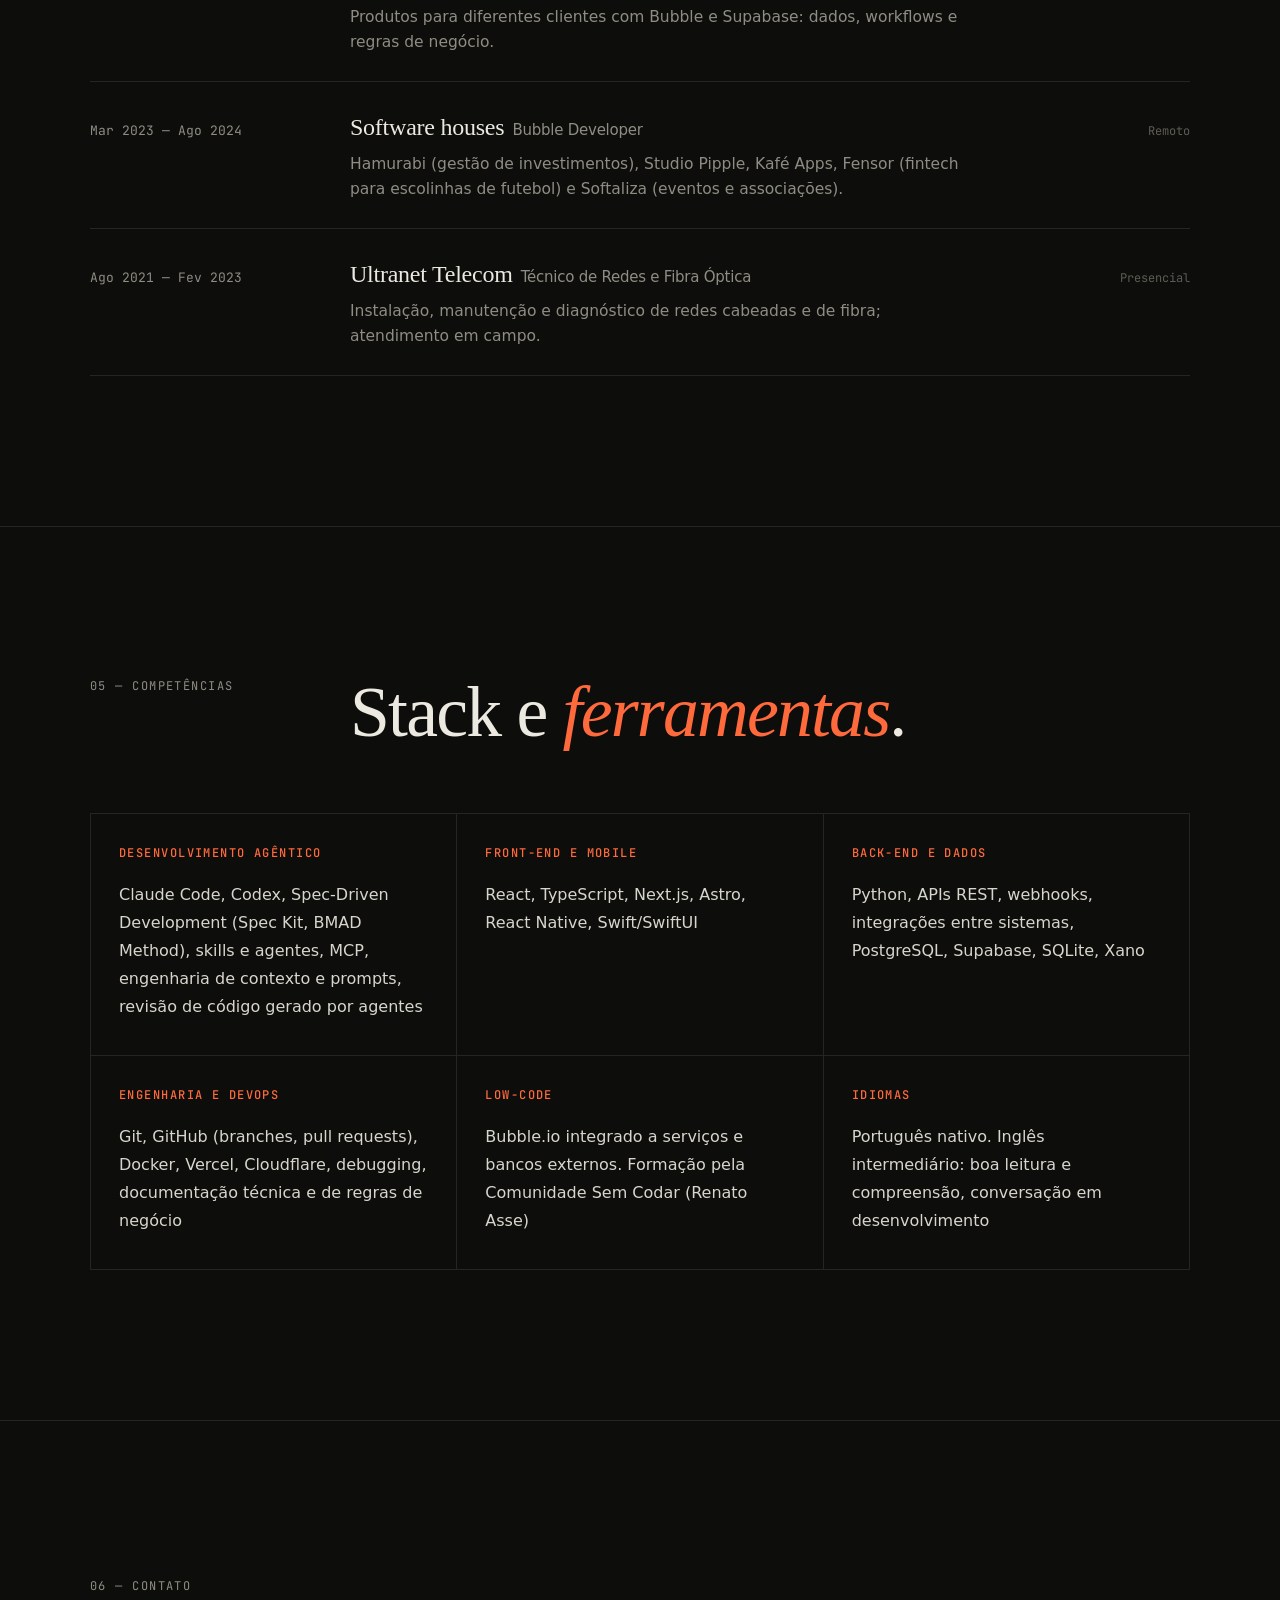
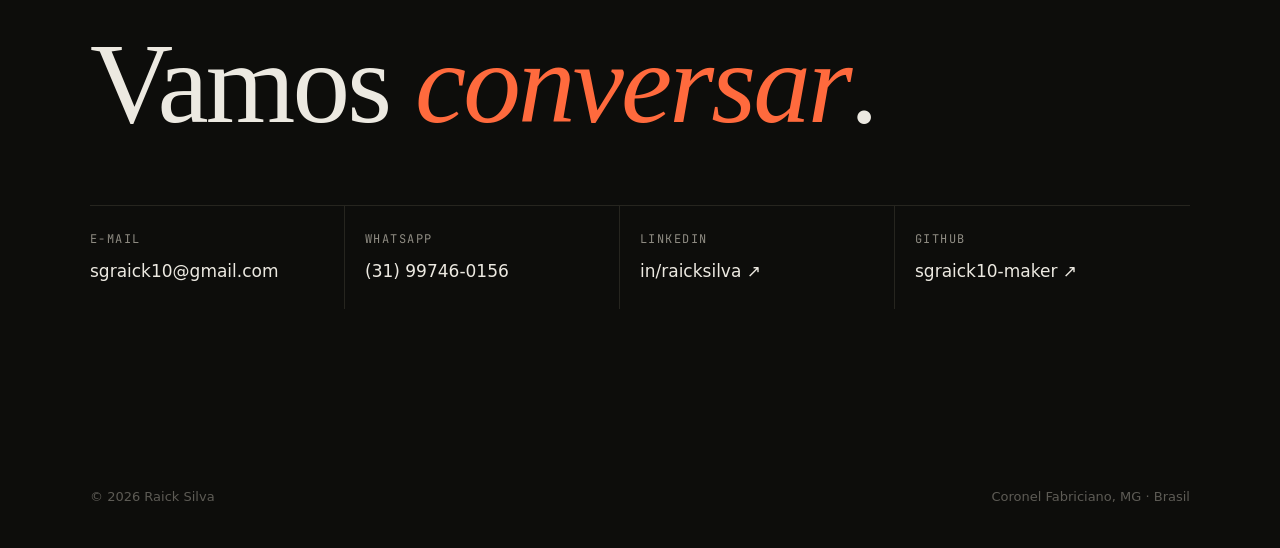
==== commit 4bc55d7d: "Galeria só com Linda Cerimonial, NEFI e Aline Valverde; Bovichain sai de produtos em andamento A Bov" ====
--- a/public/v1/index.html
+++ b/public/v1/index.html
@@ -275,18 +275,6 @@
           <div class="stack"><span class="tag">Swift</span><span class="tag">SwiftUI</span><span class="tag">iOS</span></div>
         </article>
         <article class="proj">
-          <div><span class="label">Agro · 2025 — 2026</span></div>
-          <div>
-            <h3>Bovichain</h3>
-            <p class="role">Software Developer</p>
-            <ul style="margin-top:22px">
-              <li>Gestão de fazendas e rastreabilidade de animais ao longo do ciclo produtivo.</li>
-              <li>Solução offline: SQLite local sincronizado ao Bubble, com Supabase como camada intermediária.</li>
-            </ul>
-          </div>
-          <div class="stack"><span class="tag">Bubble</span><span class="tag">SQLite</span><span class="tag">Supabase</span><span class="tag">Sync offline</span></div>
-        </article>
-        <article class="proj">
           <div><span class="label">Autônomo · 2026 —</span></div>
           <div>
             <h3>Apps e sites para clientes</h3>
@@ -317,29 +305,13 @@
           <div class="shot"><img src="../img/lindacerimonial.jpg" alt="Página inicial do site Linda Cerimonial" loading="lazy" width="1200" height="750"></div>
           <div class="site-meta"><div><h3>Linda Cerimonial</h3><p>Cerimonial de casamentos · Vale do Aço</p></div><span class="arrow">↗</span></div>
         </a>
-        <a class="site" href="https://oliveirabezerra.pages.dev" target="_blank" rel="noopener">
-          <div class="shot"><img src="../img/oliveirabezerra.jpg" alt="Página inicial do site Oliveira &amp; Bezerra" loading="lazy" width="1200" height="750"></div>
-          <div class="site-meta"><div><h3>Oliveira &amp; Bezerra</h3><p>Advocacia · Ipatinga</p></div><span class="arrow">↗</span></div>
+        <a class="site" href="https://nefi.com.br" target="_blank" rel="noopener">
+          <div class="shot"><img src="../img/nefi.jpg" alt="Página inicial do site NEFI Fisioterapia" loading="lazy" width="1200" height="750"></div>
+          <div class="site-meta"><div><h3>NEFI Fisioterapia</h3><p>Fisioterapia · Ipatinga</p></div><span class="arrow">↗</span></div>
         </a>
-        <a class="site" href="https://genainapatricia.pages.dev" target="_blank" rel="noopener">
-          <div class="shot"><img src="../img/genainapatricia.jpg" alt="Página inicial do site Dra. Genaina Patrícia" loading="lazy" width="1200" height="750"></div>
-          <div class="site-meta"><div><h3>Dra. Genaina Patrícia</h3><p>Odontologia · Caratinga</p></div><span class="arrow">↗</span></div>
-        </a>
-        <a class="site" href="https://limiarstudio.pages.dev" target="_blank" rel="noopener">
-          <div class="shot"><img src="../img/limiarstudio.jpg" alt="Página inicial do site Limiar" loading="lazy" width="1200" height="750"></div>
-          <div class="site-meta"><div><h3>Limiar</h3><p>Arquitetura e engenharia · Ipatinga</p></div><span class="arrow">↗</span></div>
-        </a>
-        <a class="site" href="https://arena-praia-fabri.pages.dev" target="_blank" rel="noopener">
-          <div class="shot"><img src="../img/arena-praia-fabri.jpg" alt="Página inicial do site Arena Praia Fabri" loading="lazy" width="1200" height="750"></div>
-          <div class="site-meta"><div><h3>Arena Praia Fabri</h3><p>Beach tennis e vôlei · Cel. Fabriciano</p></div><span class="arrow">↗</span></div>
-        </a>
-        <a class="site" href="https://autotech-car-service.pages.dev" target="_blank" rel="noopener">
-          <div class="shot"><img src="../img/autotech-car-service.jpg" alt="Página inicial do site Autotech" loading="lazy" width="1200" height="750"></div>
-          <div class="site-meta"><div><h3>Autotech</h3><p>Mecânica e remap · Cel. Fabriciano</p></div><span class="arrow">↗</span></div>
-        </a>
-        <a class="site" href="https://borracharia-do-belengo.pages.dev" target="_blank" rel="noopener">
-          <div class="shot"><img src="../img/borracharia-do-belengo.jpg" alt="Página inicial do site Borracharia do Belengo" loading="lazy" width="1200" height="750"></div>
-          <div class="site-meta"><div><h3>Borracharia do Belengo</h3><p>Pneus e serviços · Cel. Fabriciano</p></div><span class="arrow">↗</span></div>
+        <a class="site" href="https://lp-alinevalverde.vercel.app" target="_blank" rel="noopener">
+          <div class="shot"><img src="../img/alinevalverde.jpg" alt="Página inicial do site Aline Valverde" loading="lazy" width="1200" height="750"></div>
+          <div class="site-meta"><div><h3>Aline Valverde</h3><p>Psicologia infantil · Cel. Fabriciano e Ipatinga</p></div><span class="arrow">↗</span></div>
         </a>
       </div>
     </div>
